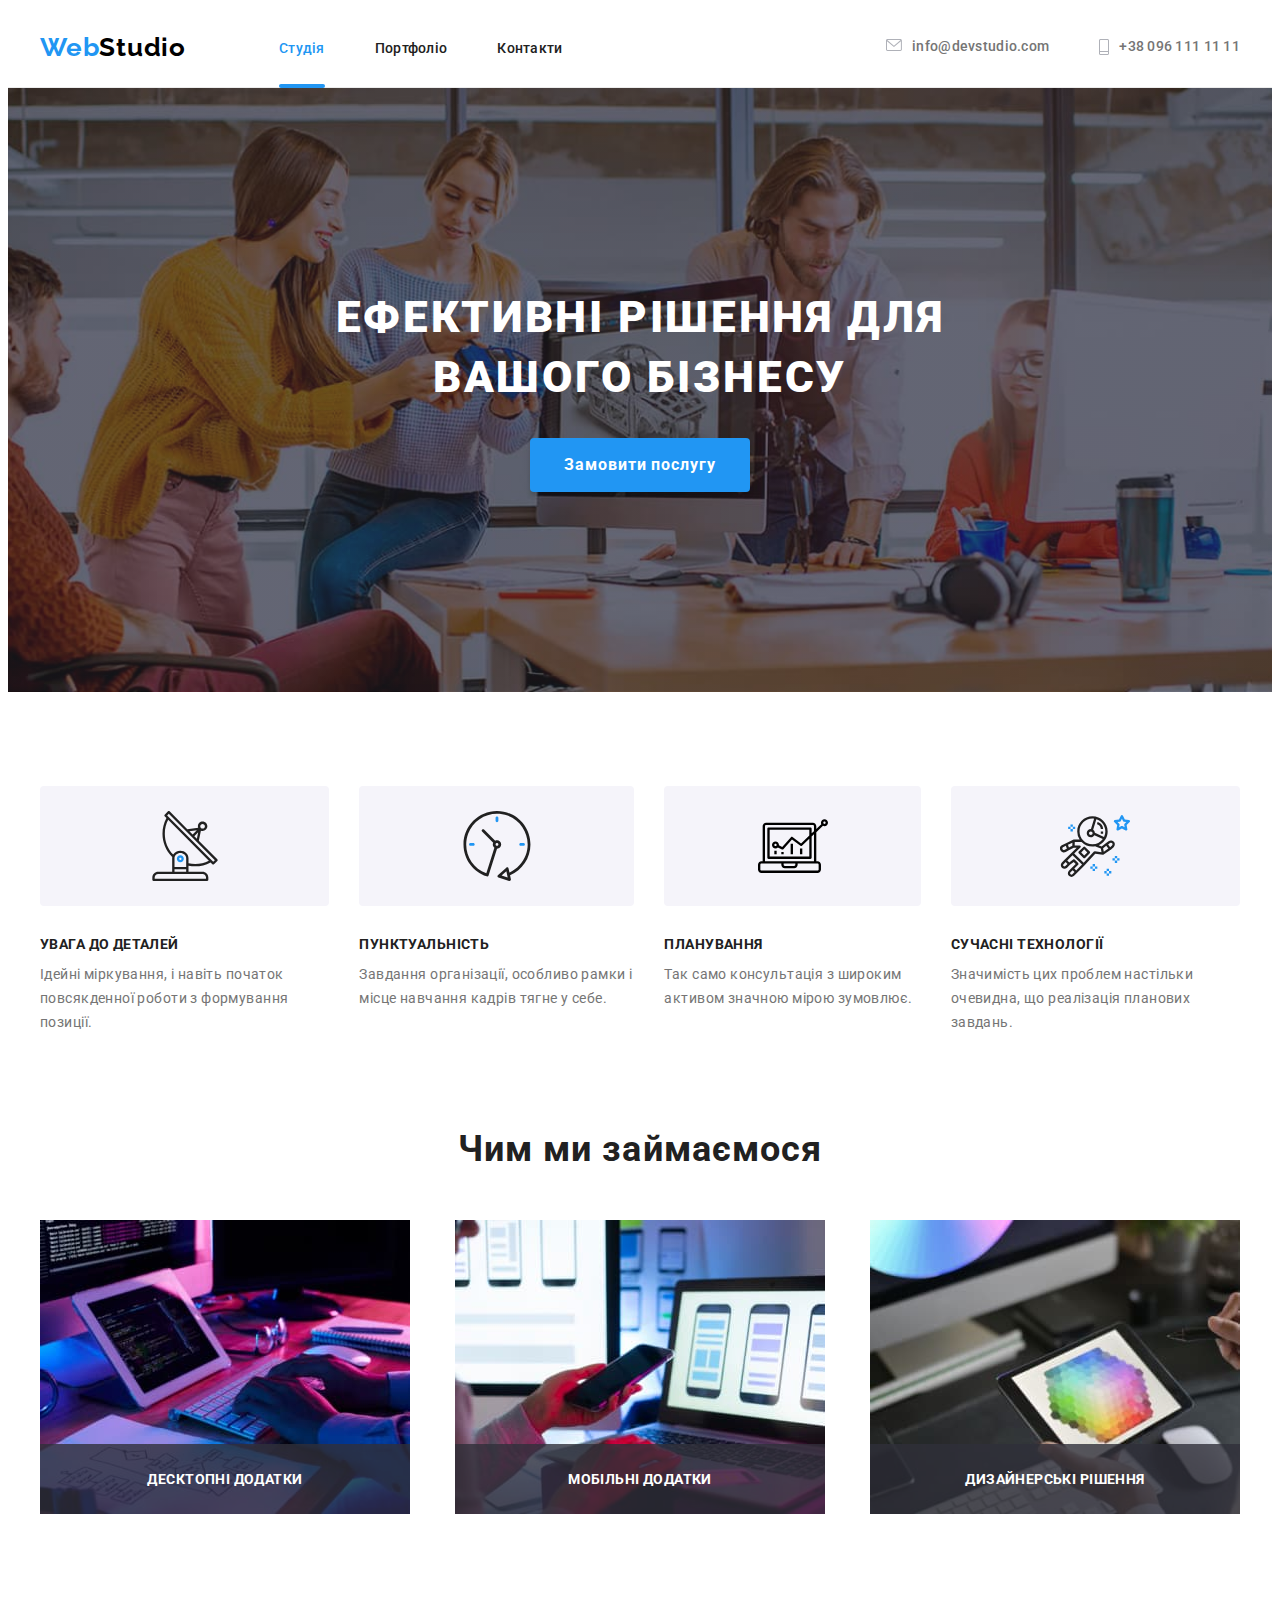
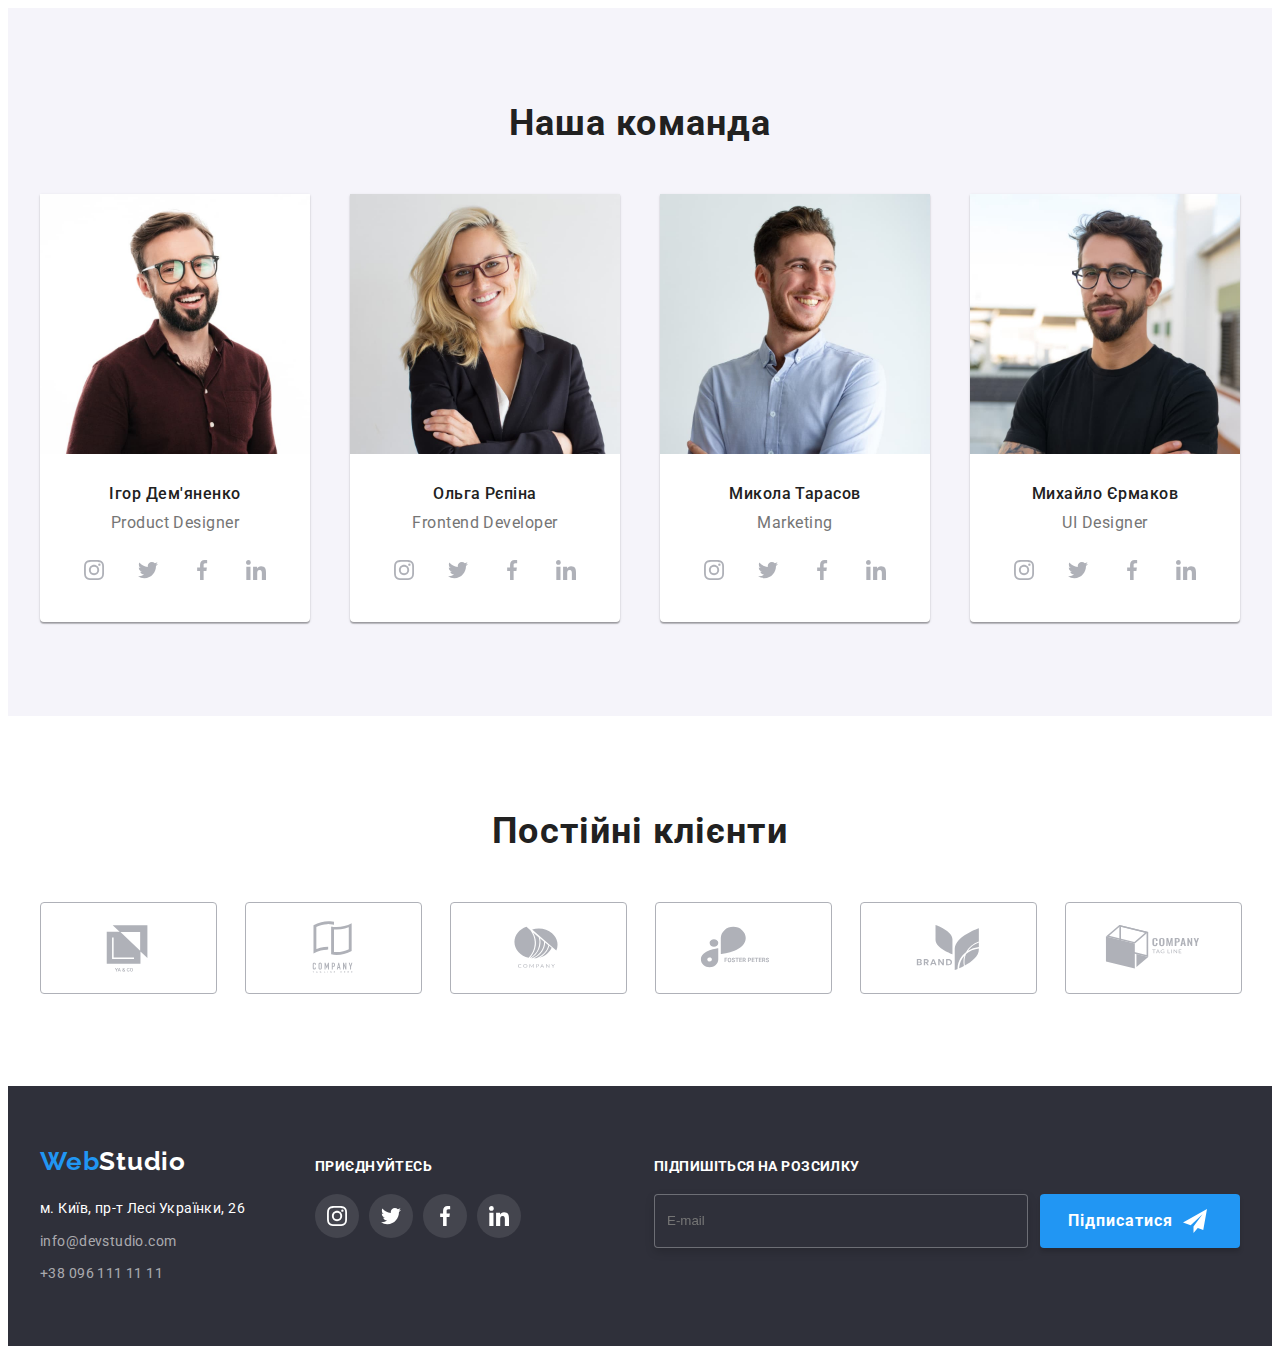
==== index.html @ 4e7d4491 "create hw-08" ====
<!DOCTYPE html>
<html lang="uk">
  <head>
    <meta charset="UTF-8" />
    <meta http-equiv="X-UA-Compatible" content="IE=edge" />
    <meta name="viewport" content="width=device-width, initial-scale=1.0" />
    <title>goit-markup-hw-02</title>
    <link rel="preconnect" href="https://fonts.googleapis.com" />
    <link rel="preconnect" href="https://fonts.gstatic.com" crossorigin />
    <link
      href="https://fonts.googleapis.com/css2?family=Roboto:wght@400;500;700;900&display=swap"
      rel="stylesheet"
    />
    <link rel="preconnect" href="https://fonts.googleapis.com" />
    <link rel="preconnect" href="https://fonts.gstatic.com" crossorigin />
    <link
      href="https://fonts.googleapis.com/css2?family=Raleway:wght@700&display=swap"
      rel="stylesheet"
    />
    <link
      rel="stylesheet"
      href="https://cdnjs.cloudflare.com/ajax/libs/modern-normalize/1.1.0/modern-normalize.min.css"
      integrity="sha512-wpPYUAdjBVSE4KJnH1VR1HeZfpl1ub8YT/NKx4PuQ5NmX2tKuGu6U/JRp5y+Y8XG2tV+wKQpNHVUX03MfMFn9Q=="
      crossorigin="anonymous"
      referrerpolicy="no-referrer"
    />
    <!-- <link rel="stylesheet" href="./css/styles.css" /> -->
    <link rel="stylesheet" href="./css/main.min.css" />
  </head>
  <body class="site-body">
    <header class="header">
      <div class="container">
        <a class="logo logo__header link" href="#"
          ><span class="logo__header-span">Web</span>Studio</a
        >
        <nav class="navigation">
          <ul class="navigation__list list">
            <li class="navigation__item item">
              <a class="navigation__link link current" href="./index.html"
                >Студія</a
              >
            </li>
            <li class="navigation__item item">
              <a class="navigation__link link" href="./portfolio.html"
                >Портфоліо</a
              >
            </li>
            <li class="navigation__item item">
              <a class="navigation__link link" href="">Контакти</a>
            </li>
          </ul>
        </nav>
        <ul class="contacts list link">
          <li class="item">
            <a class="contacts__mail link" href="mailto:info@devstudio.com">
              <svg class="contacts__mail-icon" width="16" height="12">
                <use href="./images/icons.svg#icon-envelope-hover"></use></svg
              >info@devstudio.com</a
            >
          </li>
          <li class="item">
            <a class="contacts__tel link" href="tel:+380961111111">
              <svg class="contacts__tel-icon" width="10" height="16">
                <use href="./images/icons.svg#icon-phone-hover"></use>
              </svg>
              +38 096 111 11 11</a
            >
          </li>
        </ul>
      </div>
    </header>
    <main class="main">
      <section class="hero">
        <div class="container">
          <h1 class="hero__title">
            Ефективні рішення для <br />вашого бізнесу
          </h1>
          <button class="button hero__button" type="button" data-modal-open>
            Замовити послугу
          </button>
        </div>
      </section>
      <section class="cardlist benefits">
        <div class="container">
          <h2 class="cardlist__title visually-hidden">Наші переваги</h2>
          <ul class="cardlist__list list link">
            <li class="cardlist__item">
              <div class="cardlist__list-icon">
                <svg class="cardlist__icon" width="70" height="70">
                  <use href="./images/icons.svg#icon-antenna1"></use>
                </svg>
              </div>
              <h3 class="cardlist__item-title">Увага до деталей</h3>
              <p class="cardlist__item-description">
                Ідейні міркування, і навіть початок повсякденної роботи з
                формування позиції.
              </p>
            </li>
            <li class="cardlist__item">
              <div class="cardlist__list-icon">
                <svg class="cardlist__icon" width="70" height="70">
                  <use href="./images/icons.svg#icon-clock1"></use>
                </svg>
              </div>
              <h3 class="cardlist__item-title">Пунктуальність</h3>
              <p class="cardlist__item-description">
                Завдання організації, особливо рамки і місце навчання кадрів
                тягне у себе.
              </p>
            </li>
            <li class="cardlist__item">
              <div class="cardlist__list-icon">
                <svg class="cardlist__icon" width="70" height="70">
                  <use href="./images/icons.svg#icon-diagram1"></use>
                </svg>
              </div>
              <h3 class="cardlist__item-title">Планування</h3>
              <p class="cardlist__item-description">
                Так само консультація з широким активом значною мірою зумовлює.
              </p>
            </li>
            <li class="cardlist__item">
              <div class="cardlist__list-icon">
                <svg class="cardlist__icon" width="70" height="70">
                  <use href="./images/icons.svg#icon-astronaut1"></use>
                </svg>
              </div>
              <h3 class="cardlist__item-title">Сучасні технології</h3>
              <p class="cardlist__item-description">
                Значимість цих проблем настільки очевидна, що реалізація
                планових завдань.
              </p>
            </li>
          </ul>
        </div>
      </section>
      <section class="whatwedo section">
        <div class="container">
          <h2 class="whatwedo-title">Чим ми займаємося</h2>
          <ul class="whatwedo-list link list">
            <div class="whatedo-item-wrapper">
              <li class="whatwedo-item">
                <img
                  src="./images/what-we-do-1.jpeg"
                  alt="Людина працює за комп'ютером"
                  width="370"
                />
                <div class="whatedo-description-wrapper">
                  <h3 class="whatwedo-item-title">Десктопні додатки</h3>
                </div>
              </li>
            </div>

            <div class="whatedo-item-wrapper">
              <li class="whatwedo-item">
                <img
                  src="./images/what-we-do-2.jpeg"
                  alt="Людина працює за комп'ютером з телефоном"
                  width="370"
                />
                <div class="whatedo-description-wrapper">
                  <h3 class="whatwedo-item-title">Мобільні додатки</h3>
                </div>
              </li>
            </div>

            <div class="whatedo-item-wrapper">
              <li class="whatwedo-item">
                <img
                  src="./images/what-we-do-3.jpeg"
                  alt="Людина працює за комп'ютером з планшетом"
                  width="370"
                />
                <div class="whatedo-description-wrapper">
                  <h3 class="whatwedo-item-title">Дизайнерські рішення</h3>
                </div>
              </li>
            </div>
          </ul>
        </div>
      </section>
      <section class="team section">
        <div class="container">
          <h2 class="team-title">Наша команда</h2>
          <ul class="team-list link list">
            <li class="team-item">
              <img
                src="./images/our-team-1.jpeg"
                alt="Чоловік в окулярах з бородою"
                width="270"
              />
              <div class="team-item-container">
                <h3 class="team-item-title">Ігор Дем'яненко</h3>
                <p class="team-item-description">Product Designer</p>
                <ul class="team-soc-list list">
                  <li class="team-soc-item">
                    <a
                      href=""
                      class="team-soc-link link"
                      target="_blank"
                      rel="noopener noreferrer nofollow"
                    >
                      <svg class="team-soc-icon" width="20" height="20">
                        <use href="./images/icons.svg#icon-instagram-2"></use>
                      </svg>
                    </a>
                  </li>
                  <li class="team-soc-item">
                    <a
                      href=""
                      class="team-soc-link link"
                      target="_blank"
                      rel="noopener noreferrer nofollow"
                    >
                      <svg class="team-soc-icon" width="20" height="20">
                        <use href="./images/icons.svg#icon-twitter-1"></use>
                      </svg>
                    </a>
                  </li>
                  <li class="team-soc-item">
                    <a
                      href=""
                      class="team-soc-link link"
                      target="_blank"
                      rel="noopener noreferrer nofollow"
                    >
                      <svg class="team-soc-icon" width="20" height="20">
                        <use href="./images/icons.svg#icon-facebook-1"></use>
                      </svg>
                    </a>
                  </li>
                  <li class="team-soc-item">
                    <a
                      href=""
                      class="team-soc-link link"
                      target="_blank"
                      rel="noopener noreferrer nofollow"
                    >
                      <svg class="team-soc-icon" width="20" height="20">
                        <use href="./images/icons.svg#icon-linkedin-1"></use>
                      </svg>
                    </a>
                  </li>
                </ul>
              </div>
            </li>
            <li class="team-item">
              <img
                src="./images/our-team-2.jpeg"
                alt="Дівчина в окулярах"
                width="270"
              />
              <div class="team-item-container">
                <h3 class="team-item-title">Ольга Рєпіна</h3>
                <p class="team-item-description">Frontend Developer</p>
                <ul class="team-soc-list list">
                  <li class="team-soc-item">
                    <a
                      href=""
                      class="team-soc-link link"
                      target="_blank"
                      rel="noopener noreferrer nofollow"
                    >
                      <svg class="team-soc-icon" width="20" height="20">
                        <use href="./images/icons.svg#icon-instagram-2"></use>
                      </svg>
                    </a>
                  </li>
                  <li class="team-soc-item">
                    <a
                      href=""
                      class="team-soc-link link"
                      target="_blank"
                      rel="noopener noreferrer nofollow"
                    >
                      <svg class="team-soc-icon" width="20" height="20">
                        <use href="./images/icons.svg#icon-twitter-1"></use>
                      </svg>
                    </a>
                  </li>
                  <li class="team-soc-item">
                    <a
                      href=""
                      class="team-soc-link link"
                      target="_blank"
                      rel="noopener noreferrer nofollow"
                    >
                      <svg class="team-soc-icon" width="20" height="20">
                        <use href="./images/icons.svg#icon-facebook-1"></use>
                      </svg>
                    </a>
                  </li>
                  <li class="team-soc-item">
                    <a
                      href=""
                      class="team-soc-link link"
                      target="_blank"
                      rel="noopener noreferrer nofollow"
                    >
                      <svg class="team-soc-icon" width="20" height="20">
                        <use href="./images/icons.svg#icon-linkedin-1"></use>
                      </svg>
                    </a>
                  </li>
                </ul>
              </div>
            </li>
            <li class="team-item">
              <img
                src="./images/our-team-3.jpeg"
                alt="Чоловік з посмішкою"
                width="270"
              />
              <div class="team-item-container">
                <h3 class="team-item-title">Микола Тарасов</h3>
                <p class="team-item-description">Marketing</p>
                <ul class="team-soc-list list">
                  <li class="team-soc-item">
                    <a
                      href=""
                      class="team-soc-link link"
                      target="_blank"
                      rel="noopener noreferrer nofollow"
                    >
                      <svg class="team-soc-icon" width="20" height="20">
                        <use href="./images/icons.svg#icon-instagram-2"></use>
                      </svg>
                    </a>
                  </li>
                  <li class="team-soc-item">
                    <a
                      href=""
                      class="team-soc-link link"
                      target="_blank"
                      rel="noopener noreferrer nofollow"
                    >
                      <svg class="team-soc-icon" width="20" height="20">
                        <use href="./images/icons.svg#icon-twitter-1"></use>
                      </svg>
                    </a>
                  </li>
                  <li class="team-soc-item">
                    <a
                      href=""
                      class="team-soc-link link"
                      target="_blank"
                      rel="noopener noreferrer nofollow"
                    >
                      <svg class="team-soc-icon" width="20" height="20">
                        <use href="./images/icons.svg#icon-facebook-1"></use>
                      </svg>
                    </a>
                  </li>
                  <li class="team-soc-item">
                    <a
                      href=""
                      class="team-soc-link link"
                      target="_blank"
                      rel="noopener noreferrer nofollow"
                    >
                      <svg class="team-soc-icon" width="20" height="20">
                        <use href="./images/icons.svg#icon-linkedin-1"></use>
                      </svg>
                    </a>
                  </li>
                </ul>
              </div>
            </li>
            <li class="team-item">
              <img
                src="./images/our-team-4.jpeg"
                alt="Чоловік в окулярах з бородою"
                width="270"
              />
              <div class="team-item-container">
                <h3 class="team-item-title">Михайло Єрмаков</h3>
                <p class="team-item-description">UI Designer</p>
                <ul class="team-soc-list list">
                  <li class="team-soc-item">
                    <a
                      href=""
                      class="team-soc-link link"
                      target="_blank"
                      rel="noopener noreferrer nofollow"
                    >
                      <svg class="team-soc-icon" width="20" height="20">
                        <use href="./images/icons.svg#icon-instagram-2"></use>
                      </svg>
                    </a>
                  </li>
                  <li class="team-soc-item">
                    <a
                      href=""
                      class="team-soc-link link"
                      target="_blank"
                      rel="noopener noreferrer nofollow"
                    >
                      <svg class="team-soc-icon" width="20" height="20">
                        <use href="./images/icons.svg#icon-twitter-1"></use>
                      </svg>
                    </a>
                  </li>
                  <li class="team-soc-item">
                    <a
                      href=""
                      class="team-soc-link link"
                      target="_blank"
                      rel="noopener noreferrer nofollow"
                    >
                      <svg class="team-soc-icon" width="20" height="20">
                        <use href="./images/icons.svg#icon-facebook-1"></use>
                      </svg>
                    </a>
                  </li>
                  <li class="team-soc-item">
                    <a
                      href=""
                      class="team-soc-link link"
                      target="_blank"
                      rel="noopener noreferrer nofollow"
                    >
                      <svg class="team-soc-icon" width="20" height="20">
                        <use href="./images/icons.svg#icon-linkedin-1"></use>
                      </svg>
                    </a>
                  </li>
                </ul>
              </div>
            </li>
          </ul>
        </div>
      </section>
      <section class="clients section">
        <h2 class="clients-title">Постійні клієнти</h2>
        <div class="container">
          <ul class="clients-list">
            <li class="clients-list-item list">
              <a
                href=""
                class="clients-list-link link"
                target="_blank"
                rel="noopener noreferrer nofollow"
              >
                <svg class="clients-list-icon" width="106" height="60">
                  <use href="./images/icons.svg#icon-clients1"></use>
                </svg>
              </a>
            </li>
            <li class="clients-list-item list">
              <a
                href=""
                class="clients-list-link link"
                target="_blank"
                rel="noopener noreferrer nofollow"
              >
                <svg class="clients-list-icon" width="106" height="60">
                  <use href="./images/icons.svg#icon-clients2"></use>
                </svg>
              </a>
            </li>
            <li class="clients-list-item list">
              <a
                href=""
                class="clients-list-link link"
                target="_blank"
                rel="noopener noreferrer nofollow"
              >
                <svg class="clients-list-icon" width="106" height="60">
                  <use href="./images/icons.svg#icon-clients3"></use>
                </svg>
              </a>
            </li>
            <li class="clients-list-item list">
              <a
                href=""
                class="clients-list-link link"
                target="_blank"
                rel="noopener noreferrer nofollow"
              >
                <svg class="clients-list-icon" width="106" height="60">
                  <use href="./images/icons.svg#icon-clients4"></use>
                </svg>
              </a>
            </li>
            <li class="clients-list-item list">
              <a
                href=""
                class="clients-list-link link"
                target="_blank"
                rel="noopener noreferrer nofollow"
              >
                <svg class="clients-list-icon" width="106" height="60">
                  <use href="./images/icons.svg#icon-clients5"></use>
                </svg>
              </a>
            </li>
            <li class="clients-list-item list">
              <a
                href=""
                class="clients-list-link link"
                target="_blank"
                rel="noopener noreferrer nofollow"
              >
                <svg class="clients-list-icon" width="106" height="60">
                  <use href="./images/icons.svg#icon-clients6"></use>
                </svg>
              </a>
            </li>
          </ul>
        </div>
      </section>
    </main>
    <footer class="footer">
      <div class="container">
        <div class="footer-container-adress">
          <a class="footer-logo link" href="#"
            ><span class="footer-logo-span">Web</span>Studio</a
          >
          <address class="footer-contacts">
            <ul class="footer-list list link">
              <li class="item">
                <a
                  class="footer-adress list link"
                  href="https://goo.gl/maps/CPtrU1FHBa2aNyZL9"
                  target="_blank"
                  rel="noopener noreferrer nofollow"
                  >м. Київ, пр-т Лесі Українки, 26</a
                >
              </li>
              <li class="item">
                <a
                  class="footer-mail list link"
                  href="mailto:info@devstudio.com"
                  >info@devstudio.com</a
                >
              </li>
              <li class="item">
                <a class="footer-tel list link" href="tel:+380961111111"
                  >+38 096 111 11 11</a
                >
              </li>
            </ul>
          </address>
        </div>
        <div class="footer-container-soc">
          <p class="footer-soc-description">ПРИЄДНУЙТЕСЬ</p>
          <ul class="footer-soc-list list">
            <li class="footer-soc-item">
              <a
                href=""
                class="footer-soc-link link"
                target="_blank"
                rel="noopener noreferrer nofollow"
              >
                <svg class="footer-soc-icon" width="20" height="20">
                  <use href="./images/icons.svg#icon-instagram-2"></use>
                </svg>
              </a>
            </li>
            <li class="footer-soc-item link">
              <a
                href=""
                class="footer-soc-link link"
                target="_blank"
                rel="noopener noreferrer nofollow"
              >
                <svg class="footer-soc-icon" width="20" height="20">
                  <use href="./images/icons.svg#icon-twitter-1"></use>
                </svg>
              </a>
            </li>
            <li class="footer-soc-item link">
              <a
                href=""
                class="footer-soc-link link"
                target="_blank"
                rel="noopener noreferrer nofollow"
              >
                <svg class="footer-soc-icon" width="20" height="20">
                  <use href="./images/icons.svg#icon-facebook-1"></use>
                </svg>
              </a>
            </li>
            <li class="footer-soc-item link">
              <a
                href=""
                class="footer-soc-link link"
                target="_blank"
                rel="noopener noreferrer nofollow"
              >
                <svg class="footer-soc-icon" width="20" height="20">
                  <use href="./images/icons.svg#icon-linkedin-1"></use>
                </svg>
              </a>
            </li>
          </ul>
        </div>

        <form class="online-form">
          <p class="onine-form-description">Підпишіться на розсилку</p>
          <div class="online-form-wrap">
            <input
              type="email"
              placeholder="E-mail"
              class="online-form-input"
              name="online-name"
            />
            <button type="submit" class="online-form-btn">
              Підписатися
              <svg class="online-btn-icon" width="24" height="24">
                <use href="./images/icons.svg#icon-footer-send"></use>
              </svg>
            </button>
          </div>
        </form>

        <!-- <div class="footer-join">
          <p class="footer-join-title">Підпишіться на розсилку</p>
          <input
            type="email"
            name="footer-join-mail"
            class="footer-join-input"
            placeholder="vova@ukr.net"
            required
            id="footer-join-mail"
          />
        </div> -->
      </div>
    </footer>
    <div class="backdrop is-hidden" data-modal>
      <div class="modal">
        <button type="button" class="modal-close" data-modal-close>
          <svg class="modal-close-icon" width="18" height="18">
            <use href="./images/icons.svg#icon-modal-close"></use>
          </svg>
        </button>
        <p class="modal-title">Залиште свої дані, ми вам передзвонимо</p>
        <form class="modal-form">
          <label for="user-name" class="input-label">Ім'я</label>
          <div class="input-wrap">
            <input
              type="text"
              name="user-name"
              class="modal-input"
              placeholder="Володимир Олександрович"
              required
              id="user-name"
            />
            <svg class="modal-input-icon" width="18" height="18">
              <use href="./images/icons.svg#icon-modal-name"></use>
            </svg>
          </div>

          <label for="user-tel" class="input-label">Телефон</label>
          <div class="input-wrap">
            <input
              type="tel"
              name="user-tel"
              class="modal-input"
              placeholder="+380 50 111 11 11"
              required
              id="user-tel"
            />
            <svg class="modal-input-icon" width="18" height="18">
              <use href="./images/icons.svg#icon-modal-tel"></use>
            </svg>
          </div>

          <label for="user-email" class="input-label">Пошта</label>
          <div class="input-wrap">
            <input
              type="email"
              name="user-email"
              class="modal-input"
              placeholder="vova@ukr.net"
              required
              id="user-email"
            />
            <svg class="modal-input-icon" width="18" height="18">
              <use href="./images/icons.svg#icon-modal-mail"></use>
            </svg>
          </div>

          <label for="user-email" class="input-label">Коментар</label>
          <div class="input-wrap">
            <textarea
              name="user-comment"
              id="user-text"
              class="modal-text"
              placeholder="Введіть текст"
            ></textarea>
          </div>

          <div class="input-wrap-check">
            <input
              type="checkbox"
              name="privacy"
              id="privacy"
              class="input-check visually-hidden"
            />
            <label for="privacy" class="check-text">
              <span>
                <svg class="check-icon" width="16" height="15">
                  <use href="./images/icons.svg#icon-modal-check-2"></use>
                </svg>
              </span>
              Погоджуюся з розсилкою та приймаю &nbsp
              <a class="policy" href=""> Умови договору</a></label
            >
          </div>

          <button type="submit" class="modal-submit">Відправити</button>
        </form>
      </div>
    </div>
    <script src="./js/modal.js"></script>
  </body>
</html>
---- css/styles.css ----
/* ---------------COLORS----------------*/
/* 

header-text-primary #212121
header-text-secondary #757575
header-text-accent #2196F3

hero-text-primary #ffffff

body-text-primary #212121
body-text-secondary #757575

footer-text-primary #ffffff
footer-text-secondary rgba(255, 255, 255, 0.6);
footer-text-accent #2196F3

button-background-primary #2196f3
button-background-secondary #F5F4FA
button-text-primary #ffffff
button-text-secondary #212121

background-primary #ffffff
background-secondary #2F303A
background-tertiary #F5F4FA

*/

/* ---------------HEADER(MAIN+PORTFOLIO)---------------*/

/* ---------------SECTION HERO----------------*/

/* ---------------SECTION BENEFITS----------------*/

/* ---------------SECTION WHATWEDO----------------*/

/* ---------------SECTION TEAM----------------*/

/* ---------------CLIENTS----------------*/

/* ---------------FOOTER----------------*/

/* ---------------MODAL----------------*/

/* ---------------PORTFOLIO MENU----------------*/

/* ---------------PORTFOLIO PRODUCTS----------------*/
---- css/main.min.css ----
.visually-hidden{position:absolute;white-space:nowrap;width:1px;height:1px;overflow:hidden;border:0;padding:0;clip:rect(0 0 0 0);-webkit-clip-path:inset(50%);clip-path:inset(50%);margin:-1px}p,h1,h2,h3,h4,h5,h6{margin:0}ul,ol{margin:0;padding-left:0}button{cursor:pointer}address{font-style:normal}img{display:block}body{font-family:roboto,sans-serif;background:var(--background-primary)}.list{list-style:none}.link{text-decoration:none}.section{padding-top:94px;padding-bottom:94px}:root{--background-primary: #ffffff;--background-secondary: #2f303a;--background-tertiary: #f5f4fa;--header-text-primary: #212121;--header-text-secondary: #757575;--header-text-accent: #2196f3;--hero-text-primary: #ffffff;--body-text-primary: #212121;--body-text-secondary: #757575;--footer-text-primary: #ffffff;--footer-text-secondary: rgba(255, 255, 255, 0.6);--footer-text-accent: #2196f3;--button-background-primary: #2196f3;--button-background-secondary: #f5f4fa;--button-text-primary: #ffffff;--button-text-secondary: #212121;--icon-primary: #afb1b8;--icon-hover: #ffffff;--icon-background-primary: #ffffff;--icon-background-secondary: #2196f3;--modal-border: #2196f3;--modal-icon-primary: #212121;--modal-icon-secondary: #2196f3}.container{width:1200px;padding-left:15px;padding-right:15px;margin:0 auto}.backdrop{width:100%;height:100%;position:fixed;top:0;background-color:rgba(0,0,0,.2);transition:opacity 300ms linear,visibility 300ms linear}.modal{width:528px;min-height:581px;padding:40px;background:#fff;box-shadow:0px 1px 3px rgba(0,0,0,.12),0px 1px 1px rgba(0,0,0,.14),0px 2px 1px rgba(0,0,0,.2);border-radius:4px;position:absolute;top:50%;left:50%;transform:translate(-50%, -50%) scaleY(1);transition:transform 300ms linear}.backdrop.is-hidden .modal{transform:translate(-50%, -50%) scaleY(0)}.modal-close{width:30px;height:30px;background-color:rgba(0,0,0,0);border:1px solid rgba(0,0,0,.1);border-radius:50%;position:absolute;right:8px;top:8px;display:flex;align-items:center;justify-content:center;cursor:pointer}.modal-close-icon{transition:fill 250ms cubic-bezier(0.4, 0, 0.2, 1)}.modal-close-icon:hover,.modal-close-icon:focus{fill:#2196f3}.backdrop.is-hidden{opacity:0;visibility:hidden;pointer-events:none}.modal-title{margin-bottom:12px;font-family:"Roboto";font-style:normal;font-weight:700;font-size:20px;line-height:23px;text-align:center;letter-spacing:.03em;color:#212121}.modal-input{width:100%;height:40px;border:1px solid rgba(33,33,33,.2);border-radius:4px;padding-left:42px;font-family:"Roboto";font-style:normal;font-weight:400;font-size:14px;line-height:14px;letter-spacing:.01em;color:#2f303a;outline:rgba(0,0,0,0)}.modal-input:focus{border-color:var(--modal-border);transition:border-color 250ms cubic-bezier(0.4, 0, 0.2, 1)}.modal-input::-moz-placeholder{font-family:"Roboto";font-style:normal;font-weight:400;font-size:12px;line-height:14px;letter-spacing:.01em;color:rgba(117,117,117,.5)}.modal-input:-ms-input-placeholder{font-family:"Roboto";font-style:normal;font-weight:400;font-size:12px;line-height:14px;letter-spacing:.01em;color:rgba(117,117,117,.5)}.modal-input::placeholder{font-family:"Roboto";font-style:normal;font-weight:400;font-size:12px;line-height:14px;letter-spacing:.01em;color:rgba(117,117,117,.5)}.modal-text{width:100%;height:120px;border:1px solid rgba(33,33,33,.2);border-radius:4px;resize:none;padding-top:12px;padding-bottom:12px;padding-left:16px;padding-right:16px;font-family:"Roboto";font-style:normal;font-weight:400;font-size:14px;line-height:14px;letter-spacing:.01em;color:#2f303a;outline:rgba(0,0,0,0)}.modal-text:focus{border-color:var(--modal-border);transition:border-color 250ms cubic-bezier(0.4, 0, 0.2, 1)}.modal-text::-moz-placeholder{font-family:"Roboto";font-style:normal;font-weight:400;font-size:12px;line-height:14px;letter-spacing:.01em;color:rgba(117,117,117,.5)}.modal-text:-ms-input-placeholder{font-family:"Roboto";font-style:normal;font-weight:400;font-size:12px;line-height:14px;letter-spacing:.01em;color:rgba(117,117,117,.5)}.modal-text::placeholder{font-family:"Roboto";font-style:normal;font-weight:400;font-size:12px;line-height:14px;letter-spacing:.01em;color:rgba(117,117,117,.5)}.input-wrap{display:flex;align-items:center;position:relative;margin-bottom:10px;margin-top:4px}.input-wrap-check{display:flex;justify-content:center;align-items:center;position:relative;margin-bottom:10px;margin-top:4px;margin-left:0;margin-right:0}.modal-input-icon{position:absolute;left:15px;top:50%;transform:translateY(-50%);fill:var(--modal-icon-primary);transition:fill 250ms cubic-bezier(0.4, 0, 0.2, 1)}.modal-input:focus+.modal-input-icon{fill:var(--modal-icon-secondary)}.input-label{font-family:"Roboto";font-style:normal;font-weight:400;font-size:12px;line-height:14px;letter-spacing:.01em;color:#757575}.input-label span{display:block;margin-bottom:4px}.modal-submit{min-width:200px;display:flex;align-items:center;text-align:center;font-family:"Roboto";font-style:normal;font-weight:700;font-size:16px;line-height:30px;letter-spacing:.06em;color:#fff;background:#2196f3;box-shadow:0px 4px 4px rgba(0,0,0,.15);border-radius:4px;border-color:rgba(0,0,0,0);cursor:pointer;margin:0 auto;border-radius:4px;padding:10px 52px}.check-text{display:flex;align-items:center;font-family:"Roboto";font-weight:400;font-size:14px;line-height:24px;letter-spacing:.03em;color:#757575}.check-text span{width:16px;height:15px;border:2px solid #212121;border-radius:3px;margin-right:8px;display:flex;align-items:center;justify-content:center;fill:rgba(0,0,0,0)}.input-check:checked+.check-text span{background-color:#2196f3;border-color:rgba(0,0,0,0);fill:#fff}.input-check:focus+.check-text span{border-color:#2196f3}.check-text .policy{color:#2196f3}.header{padding-top:24px;padding-bottom:24px;border-bottom:1px solid #ececec}.header .container{display:flex;flex-direction:row;align-items:center}.container .navigation__list{display:flex;flex-direction:row}.navigation__list .item{margin-right:50px}.navigation__list .item:last-child{margin-right:0}.navigation__link{font-weight:500;font-size:14px;line-height:1.14;letter-spacing:.02em;color:var(--header-text-primary);padding-top:32px;padding-bottom:32px;transition:color 250ms cubic-bezier(0.4, 0, 0.2, 1);position:relative}.navigation__link:hover,.navigation__link:focus{color:var(--header-text-accent)}.navigation__link::after{content:"";display:block;width:100%;height:4px;background-color:#2196f3;border-radius:2px;position:absolute;left:0;bottom:0;opacity:0}.navigation__link.current{color:var(--header-text-accent)}.navigation__link.current::after{opacity:1}.logo__header{margin-right:93px;font-family:"Raleway";font-weight:700;font-size:26px;line-height:1.19;letter-spacing:.03em;color:#000}.logo__header-span{color:var(--header-text-accent)}.contacts{margin-left:auto;display:flex;flex-direction:row;justify-content:flex-end;align-items:center}.contacts .item+.item{margin-left:50px}.contacts__mail{display:flex;font-weight:500;font-size:14px;line-height:1.14;letter-spacing:.02em;color:var(--header-text-secondary);transition:color 250ms cubic-bezier(0.4, 0, 0.2, 1),fill 250ms cubic-bezier(0.4, 0, 0.2, 1)}.contacts__mail:hover,.contacts__mail:focus{color:var(--header-text-accent)}.contacts__mail-icon{margin-right:10px;fill:var(--icon-primary);transition:color 250ms cubic-bezier(0.4, 0, 0.2, 1),fill 250ms cubic-bezier(0.4, 0, 0.2, 1)}.header-mail:hover .contacts__mail-icon{fill:var(--icon-background-secondary)}.contacts__tel{display:flex;align-items:center;justify-content:center;font-weight:500;font-size:14px;line-height:1.14;letter-spacing:.02em;color:var(--header-text-secondary);transition:color 250ms cubic-bezier(0.4, 0, 0.2, 1),fill 250ms cubic-bezier(0.4, 0, 0.2, 1)}.contacts__tel:hover,.contacts__tel:focus{color:var(--header-text-accent)}.contacts__tel-icon{margin-right:10px;fill:var(--icon-primary);transition:color 250ms cubic-bezier(0.4, 0, 0.2, 1),fill 250ms cubic-bezier(0.4, 0, 0.2, 1)}.header-tel:hover .contacts__tel-icon{fill:var(--icon-background-secondary)}.hero{background:var(--background-secondary);background-image:linear-gradient(rgba(47, 48, 58, 0.4), rgba(47, 48, 58, 0.4)),url(../images/hero-bg.jpeg);background-repeat:no-repeat;background-position:center;background-size:cover;max-width:1600px;margin-left:auto;margin-right:auto;padding-top:200px;padding-bottom:200px;text-align:center}.hero__title{text-align:center;font-weight:900;font-size:44px;line-height:1.36;letter-spacing:.06em;text-transform:uppercase;color:var(--hero-text-primary);margin-bottom:30px}.hero__button{min-width:216px;font-family:inherit;font-weight:700;font-size:16px;line-height:1.875;letter-spacing:.06em;color:var(--hero-text-primary);background:var(--button-background-primary);box-shadow:0px 4px 4px rgba(0,0,0,.15);border-radius:4px;border-color:rgba(0,0,0,0);cursor:pointer;display:inline-block;margin:0 auto;padding:10px 32px}.benefits{padding-top:94px}.benefits .cardlist__list{display:flex;justify-content:space-between}.cardlist__item{margin-left:30px}.cardlist__item:first-child{margin-left:0}.cardlist__item-title{font-weight:700;font-size:14px;line-height:1.1428571429;letter-spacing:.03em;text-transform:uppercase;color:var(--body-text-primary);margin-bottom:10px}.cardlist__item-description{font-weight:400;font-size:14px;line-height:1.7142857143;letter-spacing:.03em;color:var(--body-text-secondary)}.cardlist__list-icon{display:flex;margin-left:auto;margin-right:auto;align-items:center;justify-content:center;height:120px;margin-bottom:30px;background-color:#f5f4fa;border-radius:4px}.whatwedo-title{font-weight:700;font-size:36px;text-align:center;line-height:1.1666666667;letter-spacing:.03em;color:var(--body-text-primary)}.whatwedo .whatwedo-list{display:flex;justify-content:space-between;margin-top:50px}.whatwedo-item{position:relative}.whatedo-description-wrapper{position:absolute;display:flex;justify-content:center;align-items:center;width:100%;height:70px;left:0;bottom:0;background:rgba(47,48,58,.8)}.whatwedo-item-title{font-family:"Roboto";font-style:normal;font-weight:700;font-size:14px;line-height:16px;text-align:center;letter-spacing:.03em;text-transform:uppercase;color:#fff}.team{background:var(--background-tertiary)}.team-title{font-weight:700;font-size:36px;text-align:center;line-height:1.1666666667;letter-spacing:.03em;color:var(--body-text-primary);margin-bottom:50px}.container .team-list{display:flex;justify-content:space-between}.team-item{background:#fff;box-shadow:0px 1px 3px rgba(0,0,0,.12),0px 1px 1px rgba(0,0,0,.14),0px 2px 1px rgba(0,0,0,.2);border-radius:0px 0px 4px 4px}.team-item-title{font-weight:500;font-size:16px;line-height:1.1875;letter-spacing:.03em;text-align:center;color:var(--body-text-primary)}.team-item-container{padding-top:30px;padding-bottom:30px}.team-item-description{margin-top:10px;margin-bottom:16px;font-weight:400;font-size:16px;text-align:center;line-height:1.1875;letter-spacing:.03em;color:var(--body-text-secondary)}.team-soc-list{display:flex;justify-content:center;margin-left:32px;margin-right:32px;gap:10px}.team-soc-item{width:44px;height:44px}.team-soc-link{width:100%;height:100%;background:var(--icon-background-primary);border-radius:50%;display:flex;justify-content:center;align-items:center;transition:background-color 250ms cubic-bezier(0.4, 0, 0.2, 1),fill 250ms cubic-bezier(0.4, 0, 0.2, 1)}.team-soc-link:hover,.team-soc-link:focus{background-color:var(--icon-background-secondary)}.team-soc-icon{fill:var(--icon-primary);transition:background-color 250ms cubic-bezier(0.4, 0, 0.2, 1),fill 250ms cubic-bezier(0.4, 0, 0.2, 1)}.team-soc-link:hover .team-soc-icon{fill:#fff}.team-soc-link:focus .team-soc-icon{fill:#fff}.clients-title{font-weight:700;font-size:36px;text-align:center;line-height:1.1666666667;letter-spacing:.03em;color:var(--body-text-primary);margin-bottom:50px}.clients-list{display:flex;gap:30px}.clients-list-item{width:calc((100% - 150px)/6);height:90px}.clients-list-link{width:100%;height:100%;border:1px solid #afb1b8;border-radius:4px;display:flex;justify-content:center;align-items:center;transition:border-color 250ms cubic-bezier(0.4, 0, 0.2, 1)}.clients-list-link:hover,.clients-list-link:focus{border-color:var(--icon-background-secondary)}.clients-list-icon{fill:var(--icon-primary);transition:fill 250ms cubic-bezier(0.4, 0, 0.2, 1)}.clients-list-link:hover .clients-list-icon,.clients-list-link:focus .clients-list-icon{fill:var(--icon-background-secondary)}.footer{background:var(--background-secondary);padding-top:60px;padding-bottom:60px}.footer .container{display:flex}.footer-logo{font-family:"Raleway";font-style:normal;font-weight:700;font-size:26px;line-height:1.1923076923;letter-spacing:.03em;color:var(--footer-text-primary)}.footer-logo-span{font-family:"Raleway";font-style:normal;font-weight:700;font-size:26px;line-height:1.1923076923;letter-spacing:.03em;color:var(--footer-text-accent)}.footer-list{display:inline-block;padding-top:20px}.footer-list .item{margin-bottom:9px}.footer-list .item:last-child{margin-bottom:0}.footer-adress{margin-top:20px;font-style:normal;font-weight:400;font-size:14px;line-height:1.71;letter-spacing:.03em;color:var(--footer-text-primary);transition:color 250ms cubic-bezier(0.4, 0, 0.2, 1)}.footer-adress:hover,.footer-adress:focus{color:var(--footer-text-accent)}.footer-mail{font-style:normal;font-weight:400;font-size:14px;line-height:1.71;letter-spacing:.03em;color:var(--footer-text-secondary);transition:color 250ms cubic-bezier(0.4, 0, 0.2, 1)}.footer-mail:hover,.footer-mail:focus{color:var(--footer-text-accent)}.footer-tel{font-style:normal;font-weight:400;font-size:14px;line-height:1.71;letter-spacing:.03em;color:var(--footer-text-secondary);transition:color 250ms cubic-bezier(0.4, 0, 0.2, 1)}.footer-tel:hover,.footer-tel:focus{color:var(--footer-text-accent)}.footer-container-soc{margin-top:12px;margin-left:70px}.footer-soc-description{margin-bottom:20px;font-family:"Roboto";font-style:normal;font-weight:700;font-size:14px;line-height:16px;letter-spacing:.03em;text-transform:uppercase;color:#fff}.footer-soc-list{display:flex;align-items:center;justify-content:center;gap:10px}.footer-soc-link{width:44px;height:44px;display:flex;align-items:center;justify-content:center;background:rgba(255,255,255,.1);border-radius:50%;transition:background 250ms cubic-bezier(0.4, 0, 0.2, 1),fill 250ms cubic-bezier(0.4, 0, 0.2, 1)}.footer-soc-link:hover{background:var(--icon-background-secondary)}.footer-soc-link:focus{background:var(--icon-background-secondary)}.footer-soc-icon{fill:var(--icon-hover);transition:fill 250ms cubic-bezier(0.4, 0, 0.2, 1)}.online-form{margin-top:12px;margin-left:auto}.online-form-wrap{display:flex}.online-form-input{width:358px;height:50px;background-color:#2f303a;border:1px solid rgba(255,255,255,.3);filter:drop-shadow(0px 4px 4px rgba(0, 0, 0, 0.15));border-radius:4px}.online-form-input{padding-left:12px;color:#fff}.onine-form-description{margin-bottom:20px;font-family:"Roboto";font-style:normal;font-weight:700;font-size:14px;line-height:16px;letter-spacing:.03em;text-transform:uppercase;color:#fff}.online-form-btn{display:flex;align-items:center;text-align:center;min-width:200px;min-height:50px;margin:0 auto;margin-left:12px;padding-top:10px;padding-bottom:10px;padding-left:28px;padding-right:28px;background:#2196f3;box-shadow:0px 4px 4px rgba(0,0,0,.15);border-radius:4px;border:none;font-family:inherit;font-weight:700;font-size:16px;line-height:1.875;letter-spacing:.06em;color:var(--hero-text-primary)}.online-btn-icon{margin-left:10px;fill:#fff}.container .menu-list{display:flex;justify-content:center}.menu-list{margin-bottom:50px}.btn-menu-item{padding-top:6px;padding-bottom:6px;padding-left:22px;padding-right:22px;font-family:"Roboto";font-weight:500;font-size:16px;line-height:1.625;text-align:center;letter-spacing:.03em;color:var(--body-text-primary);background:var(--button-background-secondary);border-radius:4px;border-color:rgba(0,0,0,0);transition:color 250ms cubic-bezier(0.4, 0, 0.2, 1),background 250ms cubic-bezier(0.4, 0, 0.2, 1),box-shadow 250ms cubic-bezier(0.4, 0, 0.2, 1);cursor:pointer}.btn-menu-item:hover,.btn-menu-item:focus,.btn-menu-item:active{color:var(--button-text-primary);background:var(--button-background-primary);box-shadow:0px 3px 1px rgba(0,0,0,.1),0px 1px 2px rgba(0,0,0,.08),0px 2px 2px rgba(0,0,0,.12)}.menu-list .item{margin-right:9px}.menu-list .item:last-child{margin-right:0}img{display:block;max-width:100%;height:auto}.products{padding-top:94px;padding-bottom:94px}.container .products-list{display:flex;flex-wrap:wrap;gap:30px}.products-item{position:relative;width:370px;transition:box-shadow 250ms cubic-bezier(0.4, 0, 0.2, 1),transform 250ms cubic-bezier(0.4, 0, 0.2, 1)}.products-item:hover{box-shadow:0px 1px 1px rgba(0,0,0,.12),0px 4px 4px rgba(0,0,0,.06),1px 4px 6px rgba(0,0,0,.16)}.products-item .img{display:block;max-width:100%;height:auto}.products-item-title{font-weight:700;font-size:18px;line-height:2;letter-spacing:.06em;color:var(--body-text-primary);margin-bottom:4px}.products-item-description{font-weight:400;font-size:16px;line-height:1.875;letter-spacing:.03em;color:var(--body-text-secondary)}.products-top-wrap{position:relative;overflow:hidden}.products-top-text{position:absolute;top:0;padding-top:64px;padding-bottom:64px;padding-left:24px;padding-right:24px;font-family:"Roboto";font-style:normal;font-weight:400;font-size:18px;line-height:28px;letter-spacing:.03em;color:#fff;background:rgba(33,150,243,.9);transform:translateY(100%);transition:transform 250ms cubic-bezier(0.4, 0, 0.2, 1);overflow:auto}.products-item:hover .products-top-text{transform:translateY(0)}.products-list-container{padding-top:20px;padding-bottom:20px;padding-left:24px;padding-right:24px;background:#fff;border-left:1px solid #eee;border-right:1px solid #eee;border-bottom:1px solid #eee}/*# sourceMappingURL=main.min.css.map */
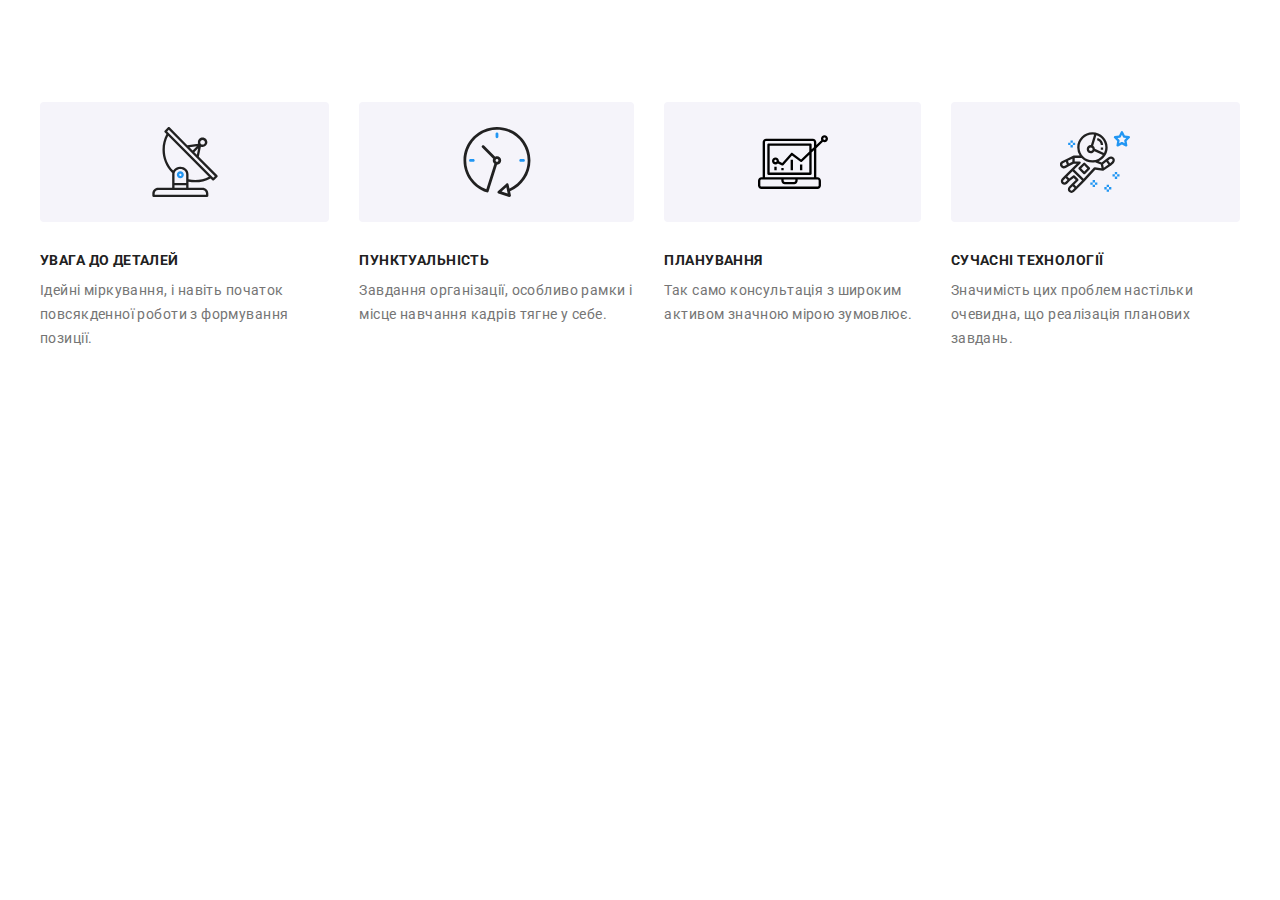
==== commit 0e7bb787: "save 1" ====
--- a/index.html
+++ b/index.html
@@ -28,7 +28,7 @@
     <link rel="stylesheet" href="./css/main.min.css" />
   </head>
   <body class="site-body">
-    <header class="header">
+    <!-- <header class="header">
       <div class="container">
         <a class="logo logo__header link" href="#"
           ><span class="logo__header-span">Web</span>Studio</a
@@ -68,9 +68,9 @@
           </li>
         </ul>
       </div>
-    </header>
+    </header> -->
     <main class="main">
-      <section class="hero">
+      <!-- <section class="hero">
         <div class="container">
           <h1 class="hero__title">
             Ефективні рішення для <br />вашого бізнесу
@@ -79,7 +79,7 @@
             Замовити послугу
           </button>
         </div>
-      </section>
+      </section> -->
       <section class="cardlist benefits">
         <div class="container">
           <h2 class="cardlist__title visually-hidden">Наші переваги</h2>
@@ -134,7 +134,7 @@
           </ul>
         </div>
       </section>
-      <section class="whatwedo section">
+      <!-- <section class="whatwedo section">
         <div class="container">
           <h2 class="whatwedo-title">Чим ми займаємося</h2>
           <ul class="whatwedo-list link list">
@@ -178,8 +178,8 @@
             </div>
           </ul>
         </div>
-      </section>
-      <section class="team section">
+      </section> -->
+      <!-- <section class="team section">
         <div class="container">
           <h2 class="team-title">Наша команда</h2>
           <ul class="team-list link list">
@@ -429,8 +429,8 @@
             </li>
           </ul>
         </div>
-      </section>
-      <section class="clients section">
+      </section> -->
+      <!-- <section class="clients section">
         <h2 class="clients-title">Постійні клієнти</h2>
         <div class="container">
           <ul class="clients-list">
@@ -508,9 +508,9 @@
             </li>
           </ul>
         </div>
-      </section>
+      </section> -->
     </main>
-    <footer class="footer">
+    <!-- <footer class="footer">
       <div class="container">
         <div class="footer-container-adress">
           <a class="footer-logo link" href="#"
@@ -624,10 +624,10 @@
             required
             id="footer-join-mail"
           />
-        </div> -->
+        </div> 
       </div>
-    </footer>
-    <div class="backdrop is-hidden" data-modal>
+    </footer> -->
+    <!-- <div class="backdrop is-hidden" data-modal>
       <div class="modal">
         <button type="button" class="modal-close" data-modal-close>
           <svg class="modal-close-icon" width="18" height="18">
@@ -712,7 +712,7 @@
           <button type="submit" class="modal-submit">Відправити</button>
         </form>
       </div>
-    </div>
+    </div> -->
     <script src="./js/modal.js"></script>
   </body>
 </html>
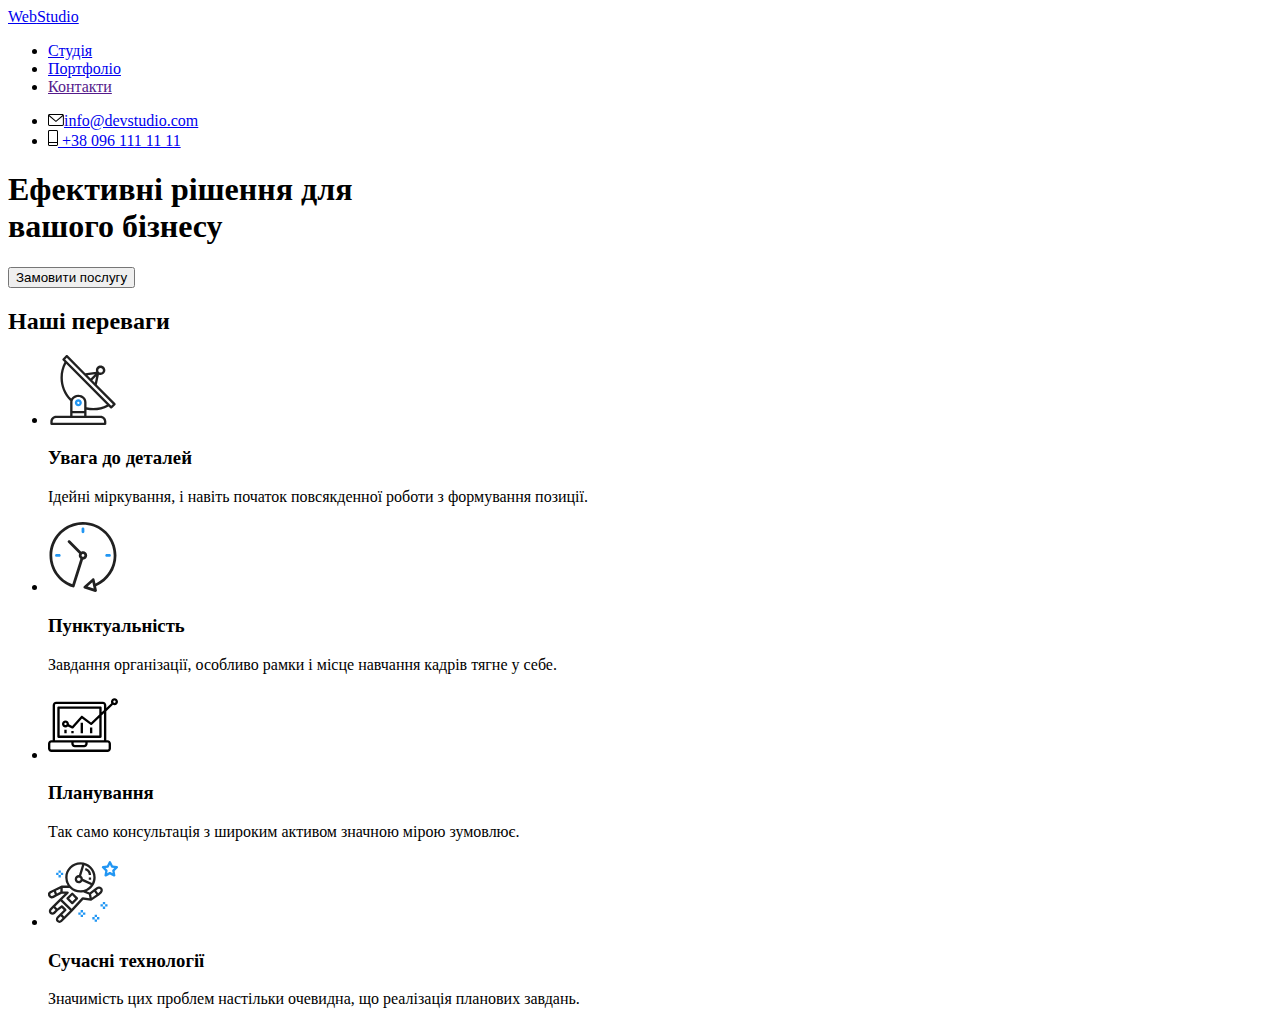
==== commit 9052cb5d: "save 2" ====
--- a/index.html
+++ b/index.html
@@ -25,10 +25,10 @@
       referrerpolicy="no-referrer"
     />
     <!-- <link rel="stylesheet" href="./css/styles.css" /> -->
-    <link rel="stylesheet" href="./css/main.min.css" />
+    <link rel="stylesheet" href="./sass/main.scss" />
   </head>
   <body class="site-body">
-    <!-- <header class="header">
+    <header class="header">
       <div class="container">
         <a class="logo logo__header link" href="#"
           ><span class="logo__header-span">Web</span>Studio</a
@@ -68,9 +68,9 @@
           </li>
         </ul>
       </div>
-    </header> -->
+    </header>
     <main class="main">
-      <!-- <section class="hero">
+      <section class="hero">
         <div class="container">
           <h1 class="hero__title">
             Ефективні рішення для <br />вашого бізнесу
@@ -79,7 +79,7 @@
             Замовити послугу
           </button>
         </div>
-      </section> -->
+      </section>
       <section class="cardlist benefits">
         <div class="container">
           <h2 class="cardlist__title visually-hidden">Наші переваги</h2>
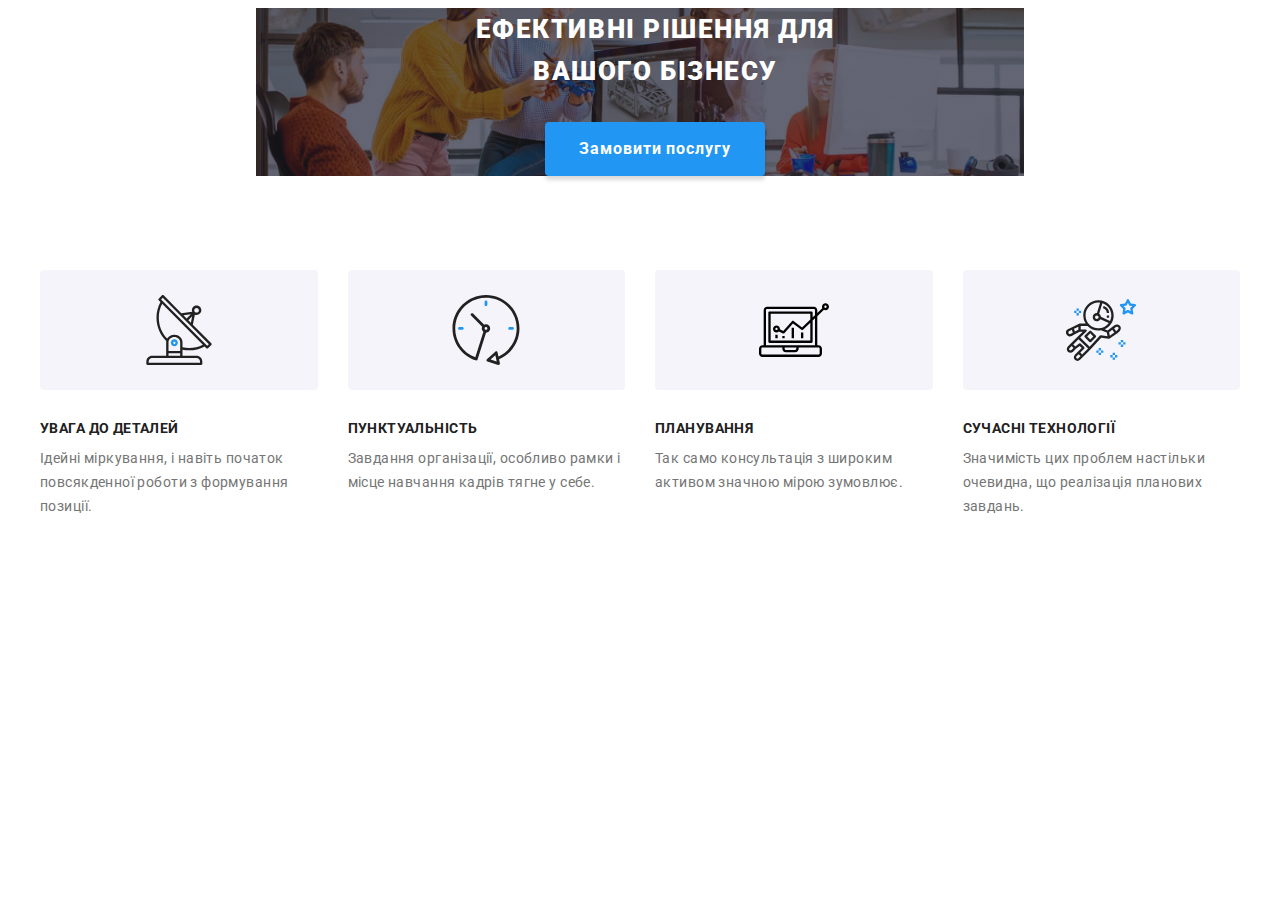
==== commit 970f01eb: "save 3" ====
--- a/index.html
+++ b/index.html
@@ -25,10 +25,10 @@
       referrerpolicy="no-referrer"
     />
     <!-- <link rel="stylesheet" href="./css/styles.css" /> -->
-    <link rel="stylesheet" href="./sass/main.scss" />
+    <link rel="stylesheet" href="./css/main.min.css" />
   </head>
   <body class="site-body">
-    <header class="header">
+    <!-- <header class="header">
       <div class="container">
         <a class="logo logo__header link" href="#"
           ><span class="logo__header-span">Web</span>Studio</a
@@ -68,7 +68,7 @@
           </li>
         </ul>
       </div>
-    </header>
+    </header> -->
     <main class="main">
       <section class="hero">
         <div class="container">
--- a/css/main.min.css
+++ b/css/main.min.css
@@ -0,0 +1 @@
+.visually-hidden{position:absolute;white-space:nowrap;width:1px;height:1px;overflow:hidden;border:0;padding:0;clip:rect(0 0 0 0);-webkit-clip-path:inset(50%);clip-path:inset(50%);margin:-1px}p,h1,h2,h3,h4,h5,h6{margin:0}ul,ol{margin:0;padding-left:0}button{cursor:pointer}address{font-style:normal}img{display:block}body{font-family:roboto,sans-serif;background:var(--background-primary)}.list{list-style:none}.link{text-decoration:none}.section{padding-top:60px;padding-bottom:60px}@media screen and (min-width: 1200px){.section{padding-top:94px;padding-bottom:94px}}:root{--background-primary: #ffffff;--background-secondary: #2f303a;--background-tertiary: #f5f4fa;--header-text-primary: #212121;--header-text-secondary: #757575;--header-text-accent: #2196f3;--hero-text-primary: #ffffff;--body-text-primary: #212121;--body-text-secondary: #757575;--footer-text-primary: #ffffff;--footer-text-secondary: rgba(255, 255, 255, 0.6);--footer-text-accent: #2196f3;--button-background-primary: #2196f3;--button-background-secondary: #f5f4fa;--button-text-primary: #ffffff;--button-text-secondary: #212121;--icon-primary: #afb1b8;--icon-hover: #ffffff;--icon-background-primary: #ffffff;--icon-background-secondary: #2196f3;--modal-border: #2196f3;--modal-icon-primary: #212121;--modal-icon-secondary: #2196f3}.container{width:100%;padding-left:15px;padding-right:15px;margin:0 auto}@media screen and (min-width: 480px){.container{max-width:480px}}@media screen and (min-width: 768px){.container{max-width:768px}}@media screen and (min-width: 1200px){.container{max-width:1200px}}.backdrop{width:100%;height:100%;position:fixed;top:0;background-color:rgba(0,0,0,.2);transition:opacity 300ms linear,visibility 300ms linear}.modal{width:528px;min-height:581px;padding:40px;background:#fff;box-shadow:0px 1px 3px rgba(0,0,0,.12),0px 1px 1px rgba(0,0,0,.14),0px 2px 1px rgba(0,0,0,.2);border-radius:4px;position:absolute;top:50%;left:50%;transform:translate(-50%, -50%) scaleY(1);transition:transform 300ms linear}.backdrop.is-hidden .modal{transform:translate(-50%, -50%) scaleY(0)}.modal-close{width:30px;height:30px;background-color:rgba(0,0,0,0);border:1px solid rgba(0,0,0,.1);border-radius:50%;position:absolute;right:8px;top:8px;display:flex;align-items:center;justify-content:center;cursor:pointer}.modal-close-icon{transition:fill 250ms cubic-bezier(0.4, 0, 0.2, 1)}.modal-close-icon:hover,.modal-close-icon:focus{fill:#2196f3}.backdrop.is-hidden{opacity:0;visibility:hidden;pointer-events:none}.modal-title{margin-bottom:12px;font-family:"Roboto";font-style:normal;font-weight:700;font-size:20px;line-height:23px;text-align:center;letter-spacing:.03em;color:#212121}.modal-input{width:100%;height:40px;border:1px solid rgba(33,33,33,.2);border-radius:4px;padding-left:42px;font-family:"Roboto";font-style:normal;font-weight:400;font-size:14px;line-height:14px;letter-spacing:.01em;color:#2f303a;outline:rgba(0,0,0,0)}.modal-input:focus{border-color:var(--modal-border);transition:border-color 250ms cubic-bezier(0.4, 0, 0.2, 1)}.modal-input::-moz-placeholder{font-family:"Roboto";font-style:normal;font-weight:400;font-size:12px;line-height:14px;letter-spacing:.01em;color:rgba(117,117,117,.5)}.modal-input:-ms-input-placeholder{font-family:"Roboto";font-style:normal;font-weight:400;font-size:12px;line-height:14px;letter-spacing:.01em;color:rgba(117,117,117,.5)}.modal-input::placeholder{font-family:"Roboto";font-style:normal;font-weight:400;font-size:12px;line-height:14px;letter-spacing:.01em;color:rgba(117,117,117,.5)}.modal-text{width:100%;height:120px;border:1px solid rgba(33,33,33,.2);border-radius:4px;resize:none;padding-top:12px;padding-bottom:12px;padding-left:16px;padding-right:16px;font-family:"Roboto";font-style:normal;font-weight:400;font-size:14px;line-height:14px;letter-spacing:.01em;color:#2f303a;outline:rgba(0,0,0,0)}.modal-text:focus{border-color:var(--modal-border);transition:border-color 250ms cubic-bezier(0.4, 0, 0.2, 1)}.modal-text::-moz-placeholder{font-family:"Roboto";font-style:normal;font-weight:400;font-size:12px;line-height:14px;letter-spacing:.01em;color:rgba(117,117,117,.5)}.modal-text:-ms-input-placeholder{font-family:"Roboto";font-style:normal;font-weight:400;font-size:12px;line-height:14px;letter-spacing:.01em;color:rgba(117,117,117,.5)}.modal-text::placeholder{font-family:"Roboto";font-style:normal;font-weight:400;font-size:12px;line-height:14px;letter-spacing:.01em;color:rgba(117,117,117,.5)}.input-wrap{display:flex;align-items:center;position:relative;margin-bottom:10px;margin-top:4px}.input-wrap-check{display:flex;justify-content:center;align-items:center;position:relative;margin-bottom:10px;margin-top:4px;margin-left:0;margin-right:0}.modal-input-icon{position:absolute;left:15px;top:50%;transform:translateY(-50%);fill:var(--modal-icon-primary);transition:fill 250ms cubic-bezier(0.4, 0, 0.2, 1)}.modal-input:focus+.modal-input-icon{fill:var(--modal-icon-secondary)}.input-label{font-family:"Roboto";font-style:normal;font-weight:400;font-size:12px;line-height:14px;letter-spacing:.01em;color:#757575}.input-label span{display:block;margin-bottom:4px}.modal-submit{min-width:200px;display:flex;align-items:center;text-align:center;font-family:"Roboto";font-style:normal;font-weight:700;font-size:16px;line-height:30px;letter-spacing:.06em;color:#fff;background:#2196f3;box-shadow:0px 4px 4px rgba(0,0,0,.15);border-radius:4px;border-color:rgba(0,0,0,0);cursor:pointer;margin:0 auto;border-radius:4px;padding:10px 52px}.check-text{display:flex;align-items:center;font-family:"Roboto";font-weight:400;font-size:14px;line-height:24px;letter-spacing:.03em;color:#757575}.check-text span{width:16px;height:15px;border:2px solid #212121;border-radius:3px;margin-right:8px;display:flex;align-items:center;justify-content:center;fill:rgba(0,0,0,0)}.input-check:checked+.check-text span{background-color:#2196f3;border-color:rgba(0,0,0,0);fill:#fff}.input-check:focus+.check-text span{border-color:#2196f3}.check-text .policy{color:#2196f3}.header{padding-top:24px;padding-bottom:24px;border-bottom:1px solid #ececec}.header .container{display:flex;flex-direction:row;align-items:center}.container .navigation__list{display:flex;flex-direction:row}.navigation__list .item{margin-right:50px}.navigation__list .item:last-child{margin-right:0}.navigation__link{font-weight:500;font-size:14px;line-height:1.14;letter-spacing:.02em;color:var(--header-text-primary);padding-top:32px;padding-bottom:32px;transition:color 250ms cubic-bezier(0.4, 0, 0.2, 1);position:relative}.navigation__link:hover,.navigation__link:focus{color:var(--header-text-accent)}.navigation__link::after{content:"";display:block;width:100%;height:4px;background-color:#2196f3;border-radius:2px;position:absolute;left:0;bottom:0;opacity:0}.navigation__link.current{color:var(--header-text-accent)}.navigation__link.current::after{opacity:1}.logo__header{margin-right:93px;font-family:"Raleway";font-weight:700;font-size:26px;line-height:1.19;letter-spacing:.03em;color:#000}.logo__header-span{color:var(--header-text-accent)}.contacts{margin-left:auto;display:flex;flex-direction:row;justify-content:flex-end;align-items:center}.contacts .item+.item{margin-left:50px}.contacts__mail{display:flex;font-weight:500;font-size:14px;line-height:1.14;letter-spacing:.02em;color:var(--header-text-secondary);transition:color 250ms cubic-bezier(0.4, 0, 0.2, 1),fill 250ms cubic-bezier(0.4, 0, 0.2, 1)}.contacts__mail:hover,.contacts__mail:focus{color:var(--header-text-accent)}.contacts__mail-icon{margin-right:10px;fill:var(--icon-primary);transition:color 250ms cubic-bezier(0.4, 0, 0.2, 1),fill 250ms cubic-bezier(0.4, 0, 0.2, 1)}.header-mail:hover .contacts__mail-icon{fill:var(--icon-background-secondary)}.contacts__tel{display:flex;align-items:center;justify-content:center;font-weight:500;font-size:14px;line-height:1.14;letter-spacing:.02em;color:var(--header-text-secondary);transition:color 250ms cubic-bezier(0.4, 0, 0.2, 1),fill 250ms cubic-bezier(0.4, 0, 0.2, 1)}.contacts__tel:hover,.contacts__tel:focus{color:var(--header-text-accent)}.contacts__tel-icon{margin-right:10px;fill:var(--icon-primary);transition:color 250ms cubic-bezier(0.4, 0, 0.2, 1),fill 250ms cubic-bezier(0.4, 0, 0.2, 1)}.header-tel:hover .contacts__tel-icon{fill:var(--icon-background-secondary)}.hero{background:var(--background-secondary);background-image:linear-gradient(rgba(47, 48, 58, 0.4), rgba(47, 48, 58, 0.4)),url(../images/hero-bg.jpeg);background-repeat:no-repeat;background-position:center;background-size:cover;max-width:480px;margin-left:auto;margin-right:auto;text-align:center}@media screen and (min-width: 768px){.hero{max-width:768px}}.hero__title{text-align:center;font-weight:900;font-size:26px;line-height:1.62;letter-spacing:.06em;text-transform:uppercase;color:var(--hero-text-primary);margin-bottom:30px}.hero__button{min-width:216px;font-family:inherit;font-weight:700;font-size:16px;line-height:1.875;letter-spacing:.06em;color:var(--hero-text-primary);background:var(--button-background-primary);box-shadow:0px 4px 4px rgba(0,0,0,.15);border-radius:4px;border-color:rgba(0,0,0,0);cursor:pointer;display:inline-block;margin:0 auto;padding:10px 32px}.benefits{padding-top:94px}.benefits .cardlist__list{display:flex;flex-wrap:wrap;gap:30px}.cardlist__item{width:100%}@media screen and (min-width: 768px){.cardlist__item{width:calc((100% - 30px)/2)}}@media screen and (min-width: 1200px){.cardlist__item{width:calc((100% - 90px)/4)}}.cardlist__item-title{font-weight:700;font-size:14px;line-height:1.1428571429;letter-spacing:.03em;text-transform:uppercase;color:var(--body-text-primary);margin-bottom:10px}.cardlist__item-description{font-weight:400;font-size:14px;line-height:1.7142857143;letter-spacing:.03em;color:var(--body-text-secondary)}.cardlist__list-icon{display:flex;margin-left:auto;margin-right:auto;align-items:center;justify-content:center;height:120px;margin-bottom:30px;background-color:#f5f4fa;border-radius:4px}.whatwedo-title{font-weight:700;font-size:36px;text-align:center;line-height:1.1666666667;letter-spacing:.03em;color:var(--body-text-primary)}.whatwedo .whatwedo-list{display:flex;justify-content:space-between;margin-top:50px}.whatwedo-item{position:relative}.whatedo-description-wrapper{position:absolute;display:flex;justify-content:center;align-items:center;width:100%;height:70px;left:0;bottom:0;background:rgba(47,48,58,.8)}.whatwedo-item-title{font-family:"Roboto";font-style:normal;font-weight:700;font-size:14px;line-height:16px;text-align:center;letter-spacing:.03em;text-transform:uppercase;color:#fff}.team{background:var(--background-tertiary)}.team-title{font-weight:700;font-size:36px;text-align:center;line-height:1.1666666667;letter-spacing:.03em;color:var(--body-text-primary);margin-bottom:50px}.container .team-list{display:flex;justify-content:space-between}.team-item{background:#fff;box-shadow:0px 1px 3px rgba(0,0,0,.12),0px 1px 1px rgba(0,0,0,.14),0px 2px 1px rgba(0,0,0,.2);border-radius:0px 0px 4px 4px}.team-item-title{font-weight:500;font-size:16px;line-height:1.1875;letter-spacing:.03em;text-align:center;color:var(--body-text-primary)}.team-item-container{padding-top:30px;padding-bottom:30px}.team-item-description{margin-top:10px;margin-bottom:16px;font-weight:400;font-size:16px;text-align:center;line-height:1.1875;letter-spacing:.03em;color:var(--body-text-secondary)}.team-soc-list{display:flex;justify-content:center;margin-left:32px;margin-right:32px;gap:10px}.team-soc-item{width:44px;height:44px}.team-soc-link{width:100%;height:100%;background:var(--icon-background-primary);border-radius:50%;display:flex;justify-content:center;align-items:center;transition:background-color 250ms cubic-bezier(0.4, 0, 0.2, 1),fill 250ms cubic-bezier(0.4, 0, 0.2, 1)}.team-soc-link:hover,.team-soc-link:focus{background-color:var(--icon-background-secondary)}.team-soc-icon{fill:var(--icon-primary);transition:background-color 250ms cubic-bezier(0.4, 0, 0.2, 1),fill 250ms cubic-bezier(0.4, 0, 0.2, 1)}.team-soc-link:hover .team-soc-icon{fill:#fff}.team-soc-link:focus .team-soc-icon{fill:#fff}.clients-title{font-weight:700;font-size:36px;text-align:center;line-height:1.1666666667;letter-spacing:.03em;color:var(--body-text-primary);margin-bottom:50px}.clients-list{display:flex;gap:30px}.clients-list-item{width:calc((100% - 150px)/6);height:90px}.clients-list-link{width:100%;height:100%;border:1px solid #afb1b8;border-radius:4px;display:flex;justify-content:center;align-items:center;transition:border-color 250ms cubic-bezier(0.4, 0, 0.2, 1)}.clients-list-link:hover,.clients-list-link:focus{border-color:var(--icon-background-secondary)}.clients-list-icon{fill:var(--icon-primary);transition:fill 250ms cubic-bezier(0.4, 0, 0.2, 1)}.clients-list-link:hover .clients-list-icon,.clients-list-link:focus .clients-list-icon{fill:var(--icon-background-secondary)}.footer{background:var(--background-secondary);padding-top:60px;padding-bottom:60px}.footer .container{display:flex}.footer-logo{font-family:"Raleway";font-style:normal;font-weight:700;font-size:26px;line-height:1.1923076923;letter-spacing:.03em;color:var(--footer-text-primary)}.footer-logo-span{font-family:"Raleway";font-style:normal;font-weight:700;font-size:26px;line-height:1.1923076923;letter-spacing:.03em;color:var(--footer-text-accent)}.footer-list{display:inline-block;padding-top:20px}.footer-list .item{margin-bottom:9px}.footer-list .item:last-child{margin-bottom:0}.footer-adress{margin-top:20px;font-style:normal;font-weight:400;font-size:14px;line-height:1.71;letter-spacing:.03em;color:var(--footer-text-primary);transition:color 250ms cubic-bezier(0.4, 0, 0.2, 1)}.footer-adress:hover,.footer-adress:focus{color:var(--footer-text-accent)}.footer-mail{font-style:normal;font-weight:400;font-size:14px;line-height:1.71;letter-spacing:.03em;color:var(--footer-text-secondary);transition:color 250ms cubic-bezier(0.4, 0, 0.2, 1)}.footer-mail:hover,.footer-mail:focus{color:var(--footer-text-accent)}.footer-tel{font-style:normal;font-weight:400;font-size:14px;line-height:1.71;letter-spacing:.03em;color:var(--footer-text-secondary);transition:color 250ms cubic-bezier(0.4, 0, 0.2, 1)}.footer-tel:hover,.footer-tel:focus{color:var(--footer-text-accent)}.footer-container-soc{margin-top:12px;margin-left:70px}.footer-soc-description{margin-bottom:20px;font-family:"Roboto";font-style:normal;font-weight:700;font-size:14px;line-height:16px;letter-spacing:.03em;text-transform:uppercase;color:#fff}.footer-soc-list{display:flex;align-items:center;justify-content:center;gap:10px}.footer-soc-link{width:44px;height:44px;display:flex;align-items:center;justify-content:center;background:rgba(255,255,255,.1);border-radius:50%;transition:background 250ms cubic-bezier(0.4, 0, 0.2, 1),fill 250ms cubic-bezier(0.4, 0, 0.2, 1)}.footer-soc-link:hover{background:var(--icon-background-secondary)}.footer-soc-link:focus{background:var(--icon-background-secondary)}.footer-soc-icon{fill:var(--icon-hover);transition:fill 250ms cubic-bezier(0.4, 0, 0.2, 1)}.online-form{margin-top:12px;margin-left:auto}.online-form-wrap{display:flex}.online-form-input{width:358px;height:50px;background-color:#2f303a;border:1px solid rgba(255,255,255,.3);filter:drop-shadow(0px 4px 4px rgba(0, 0, 0, 0.15));border-radius:4px}.online-form-input{padding-left:12px;color:#fff}.onine-form-description{margin-bottom:20px;font-family:"Roboto";font-style:normal;font-weight:700;font-size:14px;line-height:16px;letter-spacing:.03em;text-transform:uppercase;color:#fff}.online-form-btn{display:flex;align-items:center;text-align:center;min-width:200px;min-height:50px;margin:0 auto;margin-left:12px;padding-top:10px;padding-bottom:10px;padding-left:28px;padding-right:28px;background:#2196f3;box-shadow:0px 4px 4px rgba(0,0,0,.15);border-radius:4px;border:none;font-family:inherit;font-weight:700;font-size:16px;line-height:1.875;letter-spacing:.06em;color:var(--hero-text-primary)}.online-btn-icon{margin-left:10px;fill:#fff}.container .menu-list{display:flex;justify-content:center}.menu-list{margin-bottom:50px}.btn-menu-item{padding-top:6px;padding-bottom:6px;padding-left:22px;padding-right:22px;font-family:"Roboto";font-weight:500;font-size:16px;line-height:1.625;text-align:center;letter-spacing:.03em;color:var(--body-text-primary);background:var(--button-background-secondary);border-radius:4px;border-color:rgba(0,0,0,0);transition:color 250ms cubic-bezier(0.4, 0, 0.2, 1),background 250ms cubic-bezier(0.4, 0, 0.2, 1),box-shadow 250ms cubic-bezier(0.4, 0, 0.2, 1);cursor:pointer}.btn-menu-item:hover,.btn-menu-item:focus,.btn-menu-item:active{color:var(--button-text-primary);background:var(--button-background-primary);box-shadow:0px 3px 1px rgba(0,0,0,.1),0px 1px 2px rgba(0,0,0,.08),0px 2px 2px rgba(0,0,0,.12)}.menu-list .item{margin-right:9px}.menu-list .item:last-child{margin-right:0}img{display:block;max-width:100%;height:auto}.products{padding-top:94px;padding-bottom:94px}.container .products-list{display:flex;flex-wrap:wrap;gap:30px}.products-item{position:relative;width:370px;transition:box-shadow 250ms cubic-bezier(0.4, 0, 0.2, 1),transform 250ms cubic-bezier(0.4, 0, 0.2, 1)}.products-item:hover{box-shadow:0px 1px 1px rgba(0,0,0,.12),0px 4px 4px rgba(0,0,0,.06),1px 4px 6px rgba(0,0,0,.16)}.products-item .img{display:block;max-width:100%;height:auto}.products-item-title{font-weight:700;font-size:18px;line-height:2;letter-spacing:.06em;color:var(--body-text-primary);margin-bottom:4px}.products-item-description{font-weight:400;font-size:16px;line-height:1.875;letter-spacing:.03em;color:var(--body-text-secondary)}.products-top-wrap{position:relative;overflow:hidden}.products-top-text{position:absolute;top:0;padding-top:64px;padding-bottom:64px;padding-left:24px;padding-right:24px;font-family:"Roboto";font-style:normal;font-weight:400;font-size:18px;line-height:28px;letter-spacing:.03em;color:#fff;background:rgba(33,150,243,.9);transform:translateY(100%);transition:transform 250ms cubic-bezier(0.4, 0, 0.2, 1);overflow:auto}.products-item:hover .products-top-text{transform:translateY(0)}.products-list-container{padding-top:20px;padding-bottom:20px;padding-left:24px;padding-right:24px;background:#fff;border-left:1px solid #eee;border-right:1px solid #eee;border-bottom:1px solid #eee}/*# sourceMappingURL=main.min.css.map */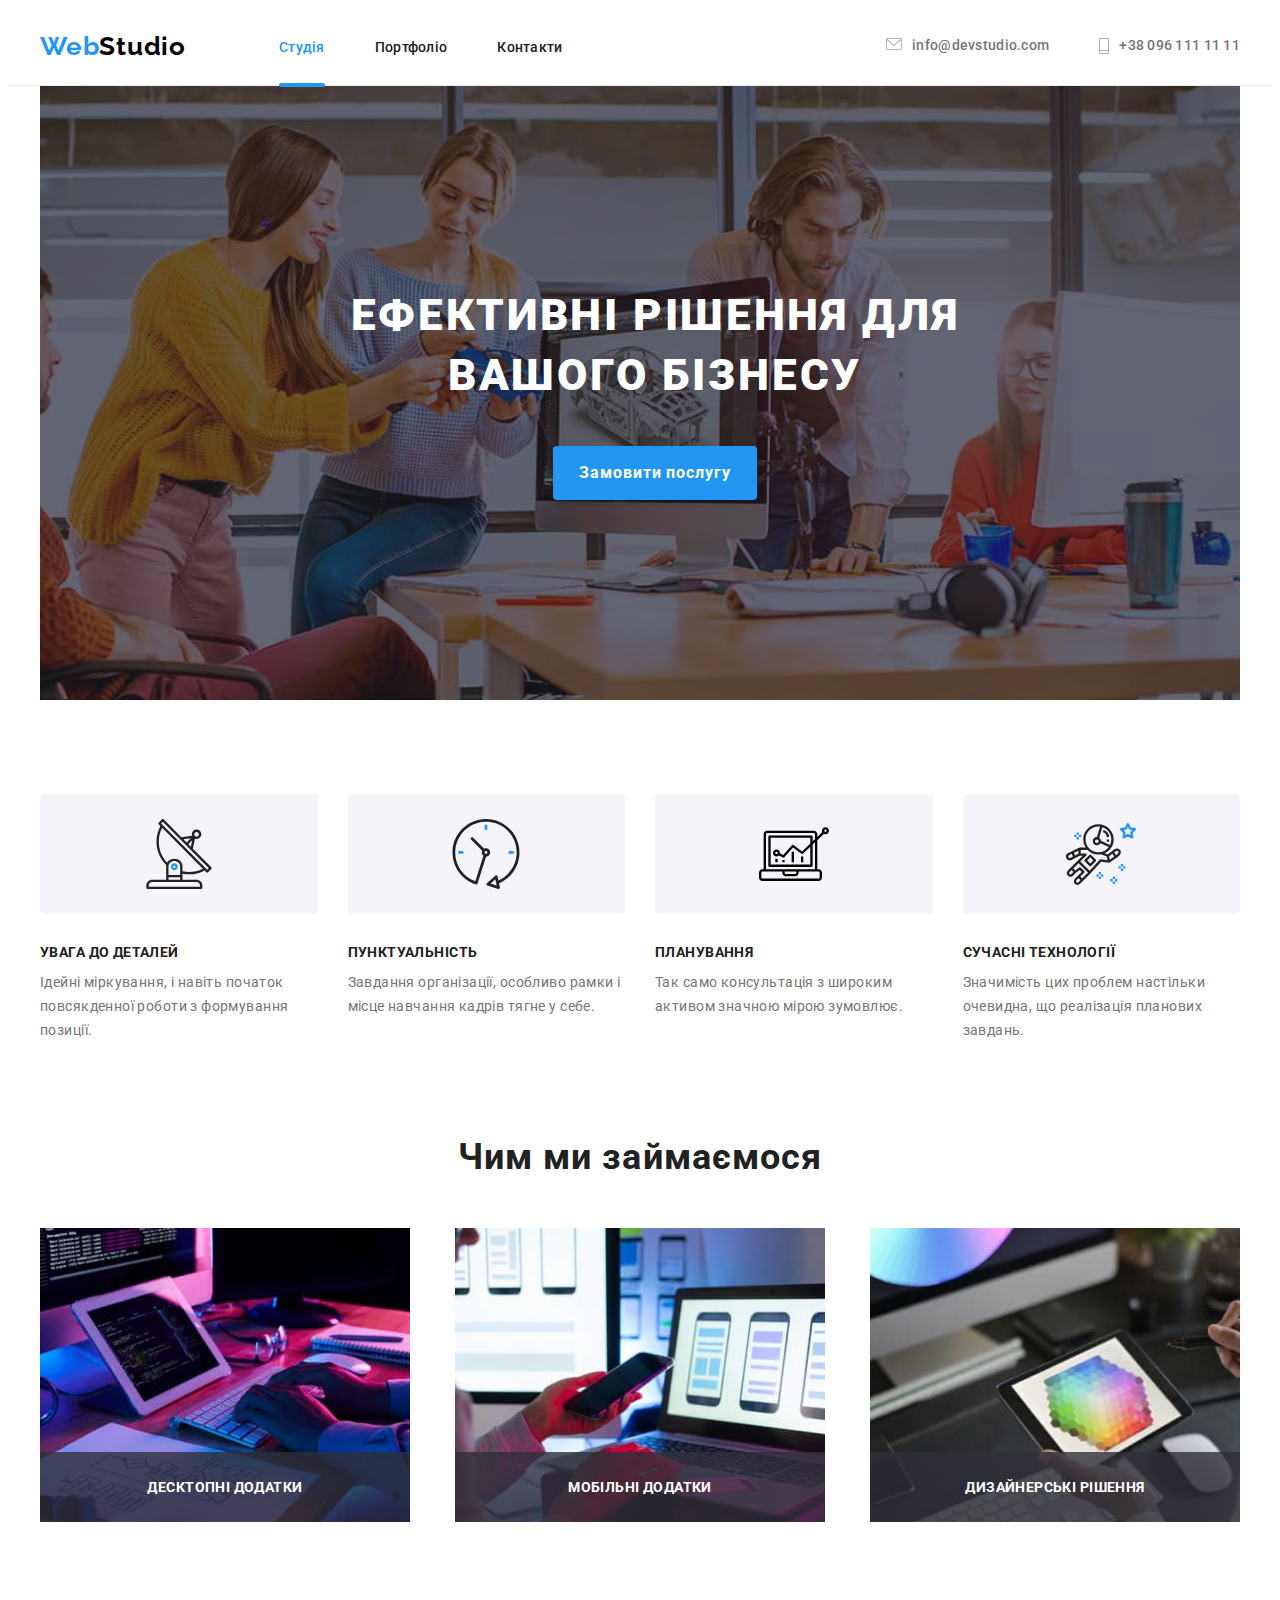
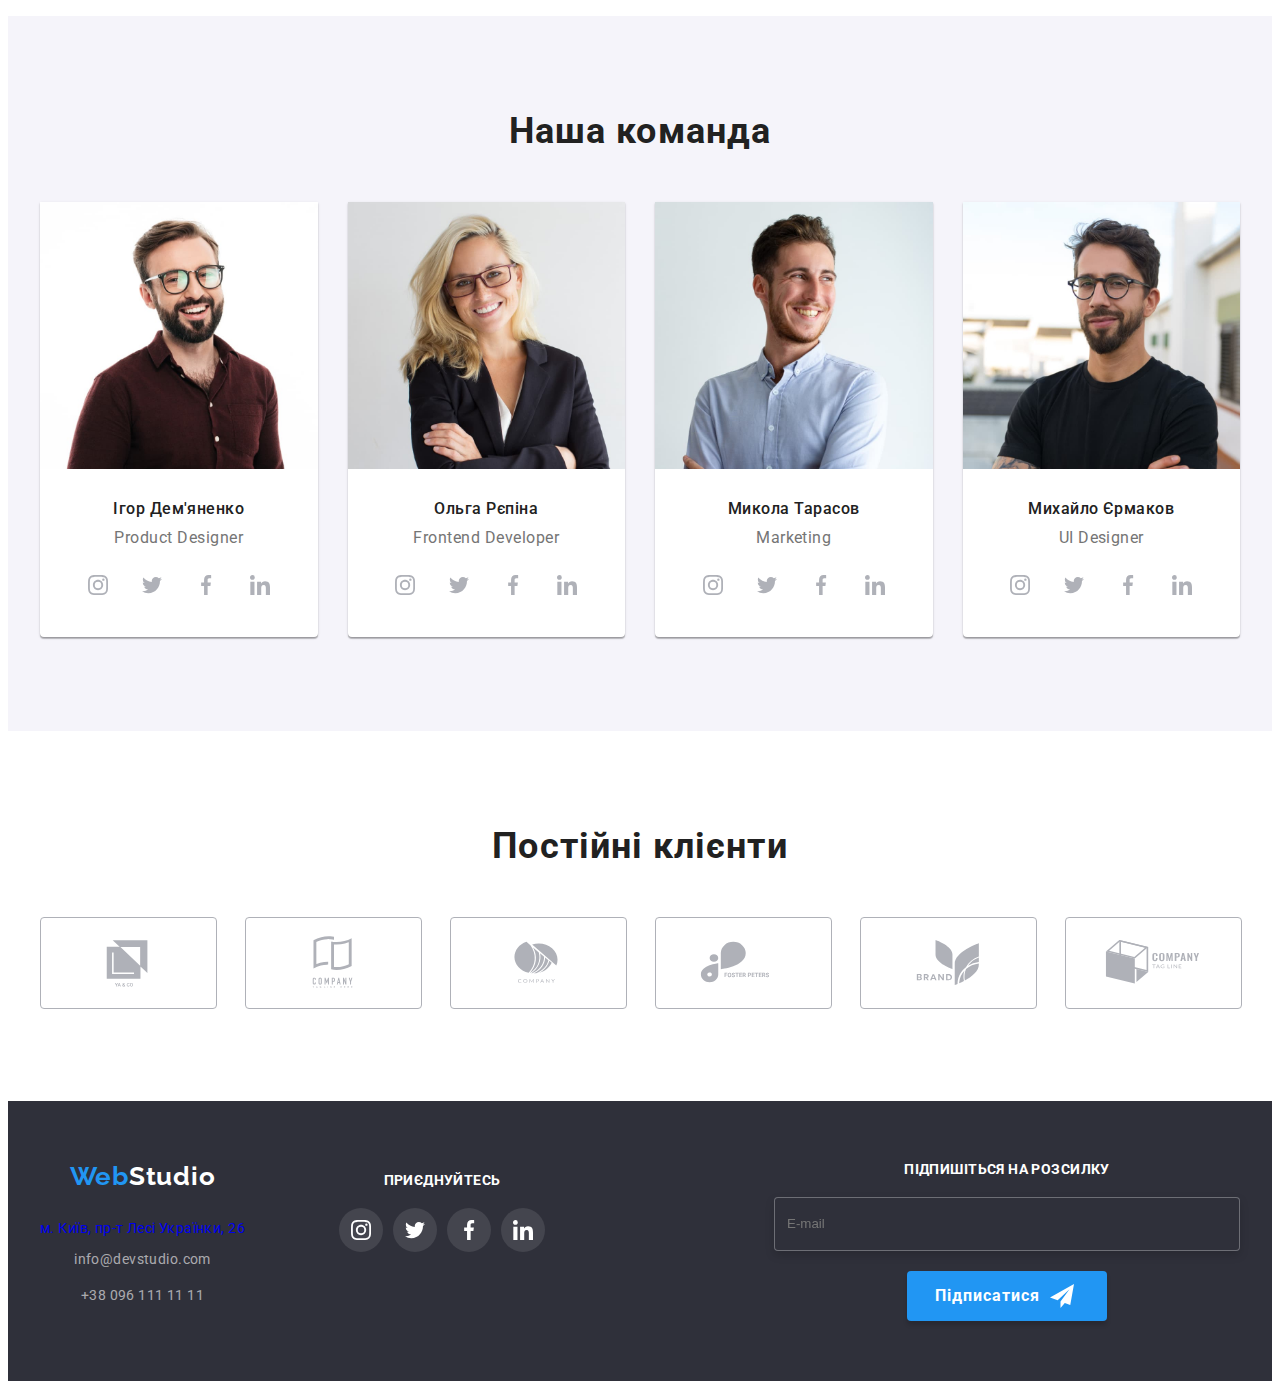
==== commit db5be10d: "ready to check" ====
--- a/index.html
+++ b/index.html
@@ -28,11 +28,12 @@
     <link rel="stylesheet" href="./css/main.min.css" />
   </head>
   <body class="site-body">
-    <!-- <header class="header">
+    <header class="header">
       <div class="container">
         <a class="logo logo__header link" href="#"
           ><span class="logo__header-span">Web</span>Studio</a
         >
+
         <nav class="navigation">
           <ul class="navigation__list list">
             <li class="navigation__item item">
@@ -67,8 +68,75 @@
             >
           </li>
         </ul>
+        <button type="button" class="menu-mob-open" data-menu-open>
+          <svg class="menu-mob-open-icon" width="40" height="40">
+            <use href="./images/icons.svg#icon-menu-mob-open"></use>
+          </svg>
+        </button>
       </div>
-    </header> -->
+      <div class="mob-menu is-hidden" data-menu>
+        <div class="mob-container">
+          <div class="mob-menu-top">
+            <button type="button" class="menu-mob-close" data-menu-close>
+              <svg class="menu-mob-close-icon" width="40" height="40">
+                <use href="./images/icons.svg#icon-menu-mob-close"></use>
+              </svg>
+            </button>
+            <ul class="mob-menu-navigation__list list">
+              <li class="mob-menu-navigation__item item">
+                <a
+                  class="mob-menu-navigation__link link current"
+                  href="./index.html"
+                  >Студія</a
+                >
+              </li>
+              <li class="mob-menu-navigation__item item">
+                <a
+                  class="mob-menu-navigation__link link"
+                  href="./portfolio.html"
+                  >Портфоліо</a
+                >
+              </li>
+              <li class="mob-menu-navigation__item item">
+                <a class="mob-menu-navigation__link link" href="">Контакти</a>
+              </li>
+            </ul>
+          </div>
+
+          <div class="mob-menu-bottom">
+            <ul class="mob-menu-contacts list link">
+              <li class="mob-menu-contacts-item">
+                <a class="mob-menu-contacts__tel link" href="tel:+380961111111">
+                  +38 096 111 11 11</a
+                >
+              </li>
+              <li class="mob-menu-contacts-item">
+                <a
+                  class="mob-menu-contacts__mail link"
+                  href="mailto:info@devstudio.com"
+                >
+                  info@devstudio.com</a
+                >
+              </li>
+            </ul>
+            <ul class="mob-menu-soc list">
+              <li class="mob-menu-soc-item">
+                <a href="" class="mob-menu-soc-link link">Instagram</a>
+              </li>
+              <li class="mob-menu-soc-item">
+                <a href="" class="mob-menu-soc-link link">Twitter</a>
+              </li>
+              <li class="mob-menu-soc-item">
+                <a href="" class="mob-menu-soc-link link">Facebook</a>
+              </li>
+              <li class="mob-menu-soc-item">
+                <a href="" class="mob-menu-soc-link link">LinkedIn</a>
+              </li>
+            </ul>
+          </div>
+        </div>
+      </div>
+    </header>
     <main class="main">
       <section class="hero">
         <div class="container">
@@ -134,7 +202,7 @@
           </ul>
         </div>
       </section>
-      <!-- <section class="whatwedo section">
+      <section class="whatwedo section">
         <div class="container">
           <h2 class="whatwedo-title">Чим ми займаємося</h2>
           <ul class="whatwedo-list link list">
@@ -178,17 +246,41 @@
             </div>
           </ul>
         </div>
-      </section> -->
-      <!-- <section class="team section">
+      </section>
+      <section class="team section">
         <div class="container">
           <h2 class="team-title">Наша команда</h2>
           <ul class="team-list link list">
             <li class="team-item">
-              <img
-                src="./images/our-team-1.jpeg"
-                alt="Чоловік в окулярах з бородою"
-                width="270"
-              />
+              <picture>
+                <source
+                  srcset="
+                    ./images/our-team-1.jpeg    1x,
+                    ./images/our-team-1-2x.jpeg 2x
+                  "
+                  media="(min-width: 1200px)"
+                />
+                <source
+                  srcset="
+                    ./images/our-team-1-tab.jpeg    1x,
+                    ./images/our-team-1-tab-2x.jpeg 2x
+                  "
+                  media="(min-width: 768px)"
+                />
+                <source
+                  srcset="
+                    ./images/our-team-1-mob.jpeg    1x,
+                    ./images/our-team-1-mob-2x.jpeg 2x
+                  "
+                  media="(min-width: 320px)"
+                />
+                <img
+                  src="./images/our-team-1.jpeg"
+                  alt="Чоловік в окулярах з бородою"
+                  width="450"
+                />
+              </picture>
+
               <div class="team-item-container">
                 <h3 class="team-item-title">Ігор Дем'яненко</h3>
                 <p class="team-item-description">Product Designer</p>
@@ -245,11 +337,34 @@
               </div>
             </li>
             <li class="team-item">
-              <img
-                src="./images/our-team-2.jpeg"
-                alt="Дівчина в окулярах"
-                width="270"
-              />
+              <picture>
+                <source
+                  srcset="
+                    ./images/our-team-2.jpeg    1x,
+                    ./images/our-team-2-2x.jpeg 2x
+                  "
+                  media="(min-width: 1200px)"
+                />
+                <source
+                  srcset="
+                    ./images/our-team-2-tab.jpeg    1x,
+                    ./images/our-team-2-tab-2x.jpeg 2x
+                  "
+                  media="(min-width: 768px)"
+                />
+                <source
+                  srcset="
+                    ./images/our-team-2-mob.jpeg    1x,
+                    ./images/our-team-2-mob-2x.jpeg 2x
+                  "
+                  media="(min-width: 320px)"
+                />
+                <img
+                  src="./images/our-team-2.jpeg"
+                  alt="Дівчина в окулярах"
+                  width="450"
+                />
+              </picture>
               <div class="team-item-container">
                 <h3 class="team-item-title">Ольга Рєпіна</h3>
                 <p class="team-item-description">Frontend Developer</p>
@@ -306,11 +421,34 @@
               </div>
             </li>
             <li class="team-item">
-              <img
-                src="./images/our-team-3.jpeg"
-                alt="Чоловік з посмішкою"
-                width="270"
-              />
+              <picture>
+                <source
+                  srcset="
+                    ./images/our-team-3.jpeg    1x,
+                    ./images/our-team-3-2x.jpeg 2x
+                  "
+                  media="(min-width: 1200px)"
+                />
+                <source
+                  srcset="
+                    ./images/our-team-3-tab.jpeg    1x,
+                    ./images/our-team-3-tab-2x.jpeg 2x
+                  "
+                  media="(min-width: 768px)"
+                />
+                <source
+                  srcset="
+                    ./images/our-team-3-mob.jpeg    1x,
+                    ./images/our-team-3-mob-2x.jpeg 2x
+                  "
+                  media="(min-width: 320px)"
+                />
+                <img
+                  src="./images/our-team-3.jpeg"
+                  alt="Чоловік з посмішкою"
+                  width="450"
+                />
+              </picture>
               <div class="team-item-container">
                 <h3 class="team-item-title">Микола Тарасов</h3>
                 <p class="team-item-description">Marketing</p>
@@ -367,11 +505,34 @@
               </div>
             </li>
             <li class="team-item">
-              <img
-                src="./images/our-team-4.jpeg"
-                alt="Чоловік в окулярах з бородою"
-                width="270"
-              />
+              <picture>
+                <source
+                  srcset="
+                    ./images/our-team-4.jpeg    1x,
+                    ./images/our-team-4-2x.jpeg 2x
+                  "
+                  media="(min-width: 1200px)"
+                />
+                <source
+                  srcset="
+                    ./images/our-team-4-tab.jpeg    1x,
+                    ./images/our-team-4-tab-2x.jpeg 2x
+                  "
+                  media="(min-width: 768px)"
+                />
+                <source
+                  srcset="
+                    ./images/our-team-4-mob.jpeg    1x,
+                    ./images/our-team-4-mob-2x.jpeg 2x
+                  "
+                  media="(min-width: 320px)"
+                />
+                <img
+                  src="./images/our-team-4.jpeg"
+                  alt="Чоловік в окулярах з бородою"
+                  width="450"
+                />
+              </picture>
               <div class="team-item-container">
                 <h3 class="team-item-title">Михайло Єрмаков</h3>
                 <p class="team-item-description">UI Designer</p>
@@ -429,8 +590,8 @@
             </li>
           </ul>
         </div>
-      </section> -->
-      <!-- <section class="clients section">
+      </section>
+      <section class="clients section">
         <h2 class="clients-title">Постійні клієнти</h2>
         <div class="container">
           <ul class="clients-list">
@@ -508,92 +669,94 @@
             </li>
           </ul>
         </div>
-      </section> -->
+      </section>
     </main>
-    <!-- <footer class="footer">
+    <footer class="footer">
       <div class="container">
-        <div class="footer-container-adress">
-          <a class="footer-logo link" href="#"
-            ><span class="footer-logo-span">Web</span>Studio</a
-          >
-          <address class="footer-contacts">
-            <ul class="footer-list list link">
-              <li class="item">
+        <div class="footer-wrap">
+          <div class="footer-container-adress">
+            <a class="footer-logo link" href="#"
+              ><span class="footer-logo-span">Web</span>Studio</a
+            >
+            <address class="footer-contacts">
+              <ul class="footer-list list link">
+                <li class="item">
+                  <a
+                    class="footer-adress list link"
+                    href="https://goo.gl/maps/CPtrU1FHBa2aNyZL9"
+                    target="_blank"
+                    rel="noopener noreferrer nofollow"
+                    >м. Київ, пр-т Лесі Українки, 26</a
+                  >
+                </li>
+                <li class="item">
+                  <a
+                    class="footer-mail list link"
+                    href="mailto:info@devstudio.com"
+                    >info@devstudio.com</a
+                  >
+                </li>
+                <li class="item">
+                  <a class="footer-tel list link" href="tel:+380961111111"
+                    >+38 096 111 11 11</a
+                  >
+                </li>
+              </ul>
+            </address>
+          </div>
+          <div class="footer-container-soc">
+            <p class="footer-soc-description">ПРИЄДНУЙТЕСЬ</p>
+            <ul class="footer-soc-list list">
+              <li class="footer-soc-item">
                 <a
-                  class="footer-adress list link"
-                  href="https://goo.gl/maps/CPtrU1FHBa2aNyZL9"
+                  href=""
+                  class="footer-soc-link link"
                   target="_blank"
                   rel="noopener noreferrer nofollow"
-                  >м. Київ, пр-т Лесі Українки, 26</a
                 >
-              </li>
-              <li class="item">
+                  <svg class="footer-soc-icon" width="20" height="20">
+                    <use href="./images/icons.svg#icon-instagram-2"></use>
+                  </svg>
+                </a>
+              </li>
+              <li class="footer-soc-item link">
                 <a
-                  class="footer-mail list link"
-                  href="mailto:info@devstudio.com"
-                  >info@devstudio.com</a
+                  href=""
+                  class="footer-soc-link link"
+                  target="_blank"
+                  rel="noopener noreferrer nofollow"
                 >
-              </li>
-              <li class="item">
-                <a class="footer-tel list link" href="tel:+380961111111"
-                  >+38 096 111 11 11</a
+                  <svg class="footer-soc-icon" width="20" height="20">
+                    <use href="./images/icons.svg#icon-twitter-1"></use>
+                  </svg>
+                </a>
+              </li>
+              <li class="footer-soc-item link">
+                <a
+                  href=""
+                  class="footer-soc-link link"
+                  target="_blank"
+                  rel="noopener noreferrer nofollow"
                 >
+                  <svg class="footer-soc-icon" width="20" height="20">
+                    <use href="./images/icons.svg#icon-facebook-1"></use>
+                  </svg>
+                </a>
+              </li>
+              <li class="footer-soc-item link">
+                <a
+                  href=""
+                  class="footer-soc-link link"
+                  target="_blank"
+                  rel="noopener noreferrer nofollow"
+                >
+                  <svg class="footer-soc-icon" width="20" height="20">
+                    <use href="./images/icons.svg#icon-linkedin-1"></use>
+                  </svg>
+                </a>
               </li>
             </ul>
-          </address>
-        </div>
-        <div class="footer-container-soc">
-          <p class="footer-soc-description">ПРИЄДНУЙТЕСЬ</p>
-          <ul class="footer-soc-list list">
-            <li class="footer-soc-item">
-              <a
-                href=""
-                class="footer-soc-link link"
-                target="_blank"
-                rel="noopener noreferrer nofollow"
-              >
-                <svg class="footer-soc-icon" width="20" height="20">
-                  <use href="./images/icons.svg#icon-instagram-2"></use>
-                </svg>
-              </a>
-            </li>
-            <li class="footer-soc-item link">
-              <a
-                href=""
-                class="footer-soc-link link"
-                target="_blank"
-                rel="noopener noreferrer nofollow"
-              >
-                <svg class="footer-soc-icon" width="20" height="20">
-                  <use href="./images/icons.svg#icon-twitter-1"></use>
-                </svg>
-              </a>
-            </li>
-            <li class="footer-soc-item link">
-              <a
-                href=""
-                class="footer-soc-link link"
-                target="_blank"
-                rel="noopener noreferrer nofollow"
-              >
-                <svg class="footer-soc-icon" width="20" height="20">
-                  <use href="./images/icons.svg#icon-facebook-1"></use>
-                </svg>
-              </a>
-            </li>
-            <li class="footer-soc-item link">
-              <a
-                href=""
-                class="footer-soc-link link"
-                target="_blank"
-                rel="noopener noreferrer nofollow"
-              >
-                <svg class="footer-soc-icon" width="20" height="20">
-                  <use href="./images/icons.svg#icon-linkedin-1"></use>
-                </svg>
-              </a>
-            </li>
-          </ul>
+          </div>
         </div>
 
         <form class="online-form">
@@ -624,10 +787,10 @@
             required
             id="footer-join-mail"
           />
-        </div> 
+        </div> -->
       </div>
-    </footer> -->
-    <!-- <div class="backdrop is-hidden" data-modal>
+    </footer>
+    <div class="backdrop is-hidden" data-modal>
       <div class="modal">
         <button type="button" class="modal-close" data-modal-close>
           <svg class="modal-close-icon" width="18" height="18">
@@ -712,7 +875,8 @@
           <button type="submit" class="modal-submit">Відправити</button>
         </form>
       </div>
-    </div> -->
+    </div>
     <script src="./js/modal.js"></script>
+    <script src="./js/menu.js"></script>
   </body>
 </html>
--- a/css/main.min.css
+++ b/css/main.min.css
@@ -1 +1 @@
-.visually-hidden{position:absolute;white-space:nowrap;width:1px;height:1px;overflow:hidden;border:0;padding:0;clip:rect(0 0 0 0);-webkit-clip-path:inset(50%);clip-path:inset(50%);margin:-1px}p,h1,h2,h3,h4,h5,h6{margin:0}ul,ol{margin:0;padding-left:0}button{cursor:pointer}address{font-style:normal}img{display:block}body{font-family:roboto,sans-serif;background:var(--background-primary)}.list{list-style:none}.link{text-decoration:none}.section{padding-top:60px;padding-bottom:60px}@media screen and (min-width: 1200px){.section{padding-top:94px;padding-bottom:94px}}:root{--background-primary: #ffffff;--background-secondary: #2f303a;--background-tertiary: #f5f4fa;--header-text-primary: #212121;--header-text-secondary: #757575;--header-text-accent: #2196f3;--hero-text-primary: #ffffff;--body-text-primary: #212121;--body-text-secondary: #757575;--footer-text-primary: #ffffff;--footer-text-secondary: rgba(255, 255, 255, 0.6);--footer-text-accent: #2196f3;--button-background-primary: #2196f3;--button-background-secondary: #f5f4fa;--button-text-primary: #ffffff;--button-text-secondary: #212121;--icon-primary: #afb1b8;--icon-hover: #ffffff;--icon-background-primary: #ffffff;--icon-background-secondary: #2196f3;--modal-border: #2196f3;--modal-icon-primary: #212121;--modal-icon-secondary: #2196f3}.container{width:100%;padding-left:15px;padding-right:15px;margin:0 auto}@media screen and (min-width: 480px){.container{max-width:480px}}@media screen and (min-width: 768px){.container{max-width:768px}}@media screen and (min-width: 1200px){.container{max-width:1200px}}.backdrop{width:100%;height:100%;position:fixed;top:0;background-color:rgba(0,0,0,.2);transition:opacity 300ms linear,visibility 300ms linear}.modal{width:528px;min-height:581px;padding:40px;background:#fff;box-shadow:0px 1px 3px rgba(0,0,0,.12),0px 1px 1px rgba(0,0,0,.14),0px 2px 1px rgba(0,0,0,.2);border-radius:4px;position:absolute;top:50%;left:50%;transform:translate(-50%, -50%) scaleY(1);transition:transform 300ms linear}.backdrop.is-hidden .modal{transform:translate(-50%, -50%) scaleY(0)}.modal-close{width:30px;height:30px;background-color:rgba(0,0,0,0);border:1px solid rgba(0,0,0,.1);border-radius:50%;position:absolute;right:8px;top:8px;display:flex;align-items:center;justify-content:center;cursor:pointer}.modal-close-icon{transition:fill 250ms cubic-bezier(0.4, 0, 0.2, 1)}.modal-close-icon:hover,.modal-close-icon:focus{fill:#2196f3}.backdrop.is-hidden{opacity:0;visibility:hidden;pointer-events:none}.modal-title{margin-bottom:12px;font-family:"Roboto";font-style:normal;font-weight:700;font-size:20px;line-height:23px;text-align:center;letter-spacing:.03em;color:#212121}.modal-input{width:100%;height:40px;border:1px solid rgba(33,33,33,.2);border-radius:4px;padding-left:42px;font-family:"Roboto";font-style:normal;font-weight:400;font-size:14px;line-height:14px;letter-spacing:.01em;color:#2f303a;outline:rgba(0,0,0,0)}.modal-input:focus{border-color:var(--modal-border);transition:border-color 250ms cubic-bezier(0.4, 0, 0.2, 1)}.modal-input::-moz-placeholder{font-family:"Roboto";font-style:normal;font-weight:400;font-size:12px;line-height:14px;letter-spacing:.01em;color:rgba(117,117,117,.5)}.modal-input:-ms-input-placeholder{font-family:"Roboto";font-style:normal;font-weight:400;font-size:12px;line-height:14px;letter-spacing:.01em;color:rgba(117,117,117,.5)}.modal-input::placeholder{font-family:"Roboto";font-style:normal;font-weight:400;font-size:12px;line-height:14px;letter-spacing:.01em;color:rgba(117,117,117,.5)}.modal-text{width:100%;height:120px;border:1px solid rgba(33,33,33,.2);border-radius:4px;resize:none;padding-top:12px;padding-bottom:12px;padding-left:16px;padding-right:16px;font-family:"Roboto";font-style:normal;font-weight:400;font-size:14px;line-height:14px;letter-spacing:.01em;color:#2f303a;outline:rgba(0,0,0,0)}.modal-text:focus{border-color:var(--modal-border);transition:border-color 250ms cubic-bezier(0.4, 0, 0.2, 1)}.modal-text::-moz-placeholder{font-family:"Roboto";font-style:normal;font-weight:400;font-size:12px;line-height:14px;letter-spacing:.01em;color:rgba(117,117,117,.5)}.modal-text:-ms-input-placeholder{font-family:"Roboto";font-style:normal;font-weight:400;font-size:12px;line-height:14px;letter-spacing:.01em;color:rgba(117,117,117,.5)}.modal-text::placeholder{font-family:"Roboto";font-style:normal;font-weight:400;font-size:12px;line-height:14px;letter-spacing:.01em;color:rgba(117,117,117,.5)}.input-wrap{display:flex;align-items:center;position:relative;margin-bottom:10px;margin-top:4px}.input-wrap-check{display:flex;justify-content:center;align-items:center;position:relative;margin-bottom:10px;margin-top:4px;margin-left:0;margin-right:0}.modal-input-icon{position:absolute;left:15px;top:50%;transform:translateY(-50%);fill:var(--modal-icon-primary);transition:fill 250ms cubic-bezier(0.4, 0, 0.2, 1)}.modal-input:focus+.modal-input-icon{fill:var(--modal-icon-secondary)}.input-label{font-family:"Roboto";font-style:normal;font-weight:400;font-size:12px;line-height:14px;letter-spacing:.01em;color:#757575}.input-label span{display:block;margin-bottom:4px}.modal-submit{min-width:200px;display:flex;align-items:center;text-align:center;font-family:"Roboto";font-style:normal;font-weight:700;font-size:16px;line-height:30px;letter-spacing:.06em;color:#fff;background:#2196f3;box-shadow:0px 4px 4px rgba(0,0,0,.15);border-radius:4px;border-color:rgba(0,0,0,0);cursor:pointer;margin:0 auto;border-radius:4px;padding:10px 52px}.check-text{display:flex;align-items:center;font-family:"Roboto";font-weight:400;font-size:14px;line-height:24px;letter-spacing:.03em;color:#757575}.check-text span{width:16px;height:15px;border:2px solid #212121;border-radius:3px;margin-right:8px;display:flex;align-items:center;justify-content:center;fill:rgba(0,0,0,0)}.input-check:checked+.check-text span{background-color:#2196f3;border-color:rgba(0,0,0,0);fill:#fff}.input-check:focus+.check-text span{border-color:#2196f3}.check-text .policy{color:#2196f3}.header{padding-top:24px;padding-bottom:24px;border-bottom:1px solid #ececec}.header .container{display:flex;flex-direction:row;align-items:center}.container .navigation__list{display:flex;flex-direction:row}.navigation__list .item{margin-right:50px}.navigation__list .item:last-child{margin-right:0}.navigation__link{font-weight:500;font-size:14px;line-height:1.14;letter-spacing:.02em;color:var(--header-text-primary);padding-top:32px;padding-bottom:32px;transition:color 250ms cubic-bezier(0.4, 0, 0.2, 1);position:relative}.navigation__link:hover,.navigation__link:focus{color:var(--header-text-accent)}.navigation__link::after{content:"";display:block;width:100%;height:4px;background-color:#2196f3;border-radius:2px;position:absolute;left:0;bottom:0;opacity:0}.navigation__link.current{color:var(--header-text-accent)}.navigation__link.current::after{opacity:1}.logo__header{margin-right:93px;font-family:"Raleway";font-weight:700;font-size:26px;line-height:1.19;letter-spacing:.03em;color:#000}.logo__header-span{color:var(--header-text-accent)}.contacts{margin-left:auto;display:flex;flex-direction:row;justify-content:flex-end;align-items:center}.contacts .item+.item{margin-left:50px}.contacts__mail{display:flex;font-weight:500;font-size:14px;line-height:1.14;letter-spacing:.02em;color:var(--header-text-secondary);transition:color 250ms cubic-bezier(0.4, 0, 0.2, 1),fill 250ms cubic-bezier(0.4, 0, 0.2, 1)}.contacts__mail:hover,.contacts__mail:focus{color:var(--header-text-accent)}.contacts__mail-icon{margin-right:10px;fill:var(--icon-primary);transition:color 250ms cubic-bezier(0.4, 0, 0.2, 1),fill 250ms cubic-bezier(0.4, 0, 0.2, 1)}.header-mail:hover .contacts__mail-icon{fill:var(--icon-background-secondary)}.contacts__tel{display:flex;align-items:center;justify-content:center;font-weight:500;font-size:14px;line-height:1.14;letter-spacing:.02em;color:var(--header-text-secondary);transition:color 250ms cubic-bezier(0.4, 0, 0.2, 1),fill 250ms cubic-bezier(0.4, 0, 0.2, 1)}.contacts__tel:hover,.contacts__tel:focus{color:var(--header-text-accent)}.contacts__tel-icon{margin-right:10px;fill:var(--icon-primary);transition:color 250ms cubic-bezier(0.4, 0, 0.2, 1),fill 250ms cubic-bezier(0.4, 0, 0.2, 1)}.header-tel:hover .contacts__tel-icon{fill:var(--icon-background-secondary)}.hero{background:var(--background-secondary);background-image:linear-gradient(rgba(47, 48, 58, 0.4), rgba(47, 48, 58, 0.4)),url(../images/hero-bg.jpeg);background-repeat:no-repeat;background-position:center;background-size:cover;max-width:480px;margin-left:auto;margin-right:auto;text-align:center}@media screen and (min-width: 768px){.hero{max-width:768px}}.hero__title{text-align:center;font-weight:900;font-size:26px;line-height:1.62;letter-spacing:.06em;text-transform:uppercase;color:var(--hero-text-primary);margin-bottom:30px}.hero__button{min-width:216px;font-family:inherit;font-weight:700;font-size:16px;line-height:1.875;letter-spacing:.06em;color:var(--hero-text-primary);background:var(--button-background-primary);box-shadow:0px 4px 4px rgba(0,0,0,.15);border-radius:4px;border-color:rgba(0,0,0,0);cursor:pointer;display:inline-block;margin:0 auto;padding:10px 32px}.benefits{padding-top:94px}.benefits .cardlist__list{display:flex;flex-wrap:wrap;gap:30px}.cardlist__item{width:100%}@media screen and (min-width: 768px){.cardlist__item{width:calc((100% - 30px)/2)}}@media screen and (min-width: 1200px){.cardlist__item{width:calc((100% - 90px)/4)}}.cardlist__item-title{font-weight:700;font-size:14px;line-height:1.1428571429;letter-spacing:.03em;text-transform:uppercase;color:var(--body-text-primary);margin-bottom:10px}.cardlist__item-description{font-weight:400;font-size:14px;line-height:1.7142857143;letter-spacing:.03em;color:var(--body-text-secondary)}.cardlist__list-icon{display:flex;margin-left:auto;margin-right:auto;align-items:center;justify-content:center;height:120px;margin-bottom:30px;background-color:#f5f4fa;border-radius:4px}.whatwedo-title{font-weight:700;font-size:36px;text-align:center;line-height:1.1666666667;letter-spacing:.03em;color:var(--body-text-primary)}.whatwedo .whatwedo-list{display:flex;justify-content:space-between;margin-top:50px}.whatwedo-item{position:relative}.whatedo-description-wrapper{position:absolute;display:flex;justify-content:center;align-items:center;width:100%;height:70px;left:0;bottom:0;background:rgba(47,48,58,.8)}.whatwedo-item-title{font-family:"Roboto";font-style:normal;font-weight:700;font-size:14px;line-height:16px;text-align:center;letter-spacing:.03em;text-transform:uppercase;color:#fff}.team{background:var(--background-tertiary)}.team-title{font-weight:700;font-size:36px;text-align:center;line-height:1.1666666667;letter-spacing:.03em;color:var(--body-text-primary);margin-bottom:50px}.container .team-list{display:flex;justify-content:space-between}.team-item{background:#fff;box-shadow:0px 1px 3px rgba(0,0,0,.12),0px 1px 1px rgba(0,0,0,.14),0px 2px 1px rgba(0,0,0,.2);border-radius:0px 0px 4px 4px}.team-item-title{font-weight:500;font-size:16px;line-height:1.1875;letter-spacing:.03em;text-align:center;color:var(--body-text-primary)}.team-item-container{padding-top:30px;padding-bottom:30px}.team-item-description{margin-top:10px;margin-bottom:16px;font-weight:400;font-size:16px;text-align:center;line-height:1.1875;letter-spacing:.03em;color:var(--body-text-secondary)}.team-soc-list{display:flex;justify-content:center;margin-left:32px;margin-right:32px;gap:10px}.team-soc-item{width:44px;height:44px}.team-soc-link{width:100%;height:100%;background:var(--icon-background-primary);border-radius:50%;display:flex;justify-content:center;align-items:center;transition:background-color 250ms cubic-bezier(0.4, 0, 0.2, 1),fill 250ms cubic-bezier(0.4, 0, 0.2, 1)}.team-soc-link:hover,.team-soc-link:focus{background-color:var(--icon-background-secondary)}.team-soc-icon{fill:var(--icon-primary);transition:background-color 250ms cubic-bezier(0.4, 0, 0.2, 1),fill 250ms cubic-bezier(0.4, 0, 0.2, 1)}.team-soc-link:hover .team-soc-icon{fill:#fff}.team-soc-link:focus .team-soc-icon{fill:#fff}.clients-title{font-weight:700;font-size:36px;text-align:center;line-height:1.1666666667;letter-spacing:.03em;color:var(--body-text-primary);margin-bottom:50px}.clients-list{display:flex;gap:30px}.clients-list-item{width:calc((100% - 150px)/6);height:90px}.clients-list-link{width:100%;height:100%;border:1px solid #afb1b8;border-radius:4px;display:flex;justify-content:center;align-items:center;transition:border-color 250ms cubic-bezier(0.4, 0, 0.2, 1)}.clients-list-link:hover,.clients-list-link:focus{border-color:var(--icon-background-secondary)}.clients-list-icon{fill:var(--icon-primary);transition:fill 250ms cubic-bezier(0.4, 0, 0.2, 1)}.clients-list-link:hover .clients-list-icon,.clients-list-link:focus .clients-list-icon{fill:var(--icon-background-secondary)}.footer{background:var(--background-secondary);padding-top:60px;padding-bottom:60px}.footer .container{display:flex}.footer-logo{font-family:"Raleway";font-style:normal;font-weight:700;font-size:26px;line-height:1.1923076923;letter-spacing:.03em;color:var(--footer-text-primary)}.footer-logo-span{font-family:"Raleway";font-style:normal;font-weight:700;font-size:26px;line-height:1.1923076923;letter-spacing:.03em;color:var(--footer-text-accent)}.footer-list{display:inline-block;padding-top:20px}.footer-list .item{margin-bottom:9px}.footer-list .item:last-child{margin-bottom:0}.footer-adress{margin-top:20px;font-style:normal;font-weight:400;font-size:14px;line-height:1.71;letter-spacing:.03em;color:var(--footer-text-primary);transition:color 250ms cubic-bezier(0.4, 0, 0.2, 1)}.footer-adress:hover,.footer-adress:focus{color:var(--footer-text-accent)}.footer-mail{font-style:normal;font-weight:400;font-size:14px;line-height:1.71;letter-spacing:.03em;color:var(--footer-text-secondary);transition:color 250ms cubic-bezier(0.4, 0, 0.2, 1)}.footer-mail:hover,.footer-mail:focus{color:var(--footer-text-accent)}.footer-tel{font-style:normal;font-weight:400;font-size:14px;line-height:1.71;letter-spacing:.03em;color:var(--footer-text-secondary);transition:color 250ms cubic-bezier(0.4, 0, 0.2, 1)}.footer-tel:hover,.footer-tel:focus{color:var(--footer-text-accent)}.footer-container-soc{margin-top:12px;margin-left:70px}.footer-soc-description{margin-bottom:20px;font-family:"Roboto";font-style:normal;font-weight:700;font-size:14px;line-height:16px;letter-spacing:.03em;text-transform:uppercase;color:#fff}.footer-soc-list{display:flex;align-items:center;justify-content:center;gap:10px}.footer-soc-link{width:44px;height:44px;display:flex;align-items:center;justify-content:center;background:rgba(255,255,255,.1);border-radius:50%;transition:background 250ms cubic-bezier(0.4, 0, 0.2, 1),fill 250ms cubic-bezier(0.4, 0, 0.2, 1)}.footer-soc-link:hover{background:var(--icon-background-secondary)}.footer-soc-link:focus{background:var(--icon-background-secondary)}.footer-soc-icon{fill:var(--icon-hover);transition:fill 250ms cubic-bezier(0.4, 0, 0.2, 1)}.online-form{margin-top:12px;margin-left:auto}.online-form-wrap{display:flex}.online-form-input{width:358px;height:50px;background-color:#2f303a;border:1px solid rgba(255,255,255,.3);filter:drop-shadow(0px 4px 4px rgba(0, 0, 0, 0.15));border-radius:4px}.online-form-input{padding-left:12px;color:#fff}.onine-form-description{margin-bottom:20px;font-family:"Roboto";font-style:normal;font-weight:700;font-size:14px;line-height:16px;letter-spacing:.03em;text-transform:uppercase;color:#fff}.online-form-btn{display:flex;align-items:center;text-align:center;min-width:200px;min-height:50px;margin:0 auto;margin-left:12px;padding-top:10px;padding-bottom:10px;padding-left:28px;padding-right:28px;background:#2196f3;box-shadow:0px 4px 4px rgba(0,0,0,.15);border-radius:4px;border:none;font-family:inherit;font-weight:700;font-size:16px;line-height:1.875;letter-spacing:.06em;color:var(--hero-text-primary)}.online-btn-icon{margin-left:10px;fill:#fff}.container .menu-list{display:flex;justify-content:center}.menu-list{margin-bottom:50px}.btn-menu-item{padding-top:6px;padding-bottom:6px;padding-left:22px;padding-right:22px;font-family:"Roboto";font-weight:500;font-size:16px;line-height:1.625;text-align:center;letter-spacing:.03em;color:var(--body-text-primary);background:var(--button-background-secondary);border-radius:4px;border-color:rgba(0,0,0,0);transition:color 250ms cubic-bezier(0.4, 0, 0.2, 1),background 250ms cubic-bezier(0.4, 0, 0.2, 1),box-shadow 250ms cubic-bezier(0.4, 0, 0.2, 1);cursor:pointer}.btn-menu-item:hover,.btn-menu-item:focus,.btn-menu-item:active{color:var(--button-text-primary);background:var(--button-background-primary);box-shadow:0px 3px 1px rgba(0,0,0,.1),0px 1px 2px rgba(0,0,0,.08),0px 2px 2px rgba(0,0,0,.12)}.menu-list .item{margin-right:9px}.menu-list .item:last-child{margin-right:0}img{display:block;max-width:100%;height:auto}.products{padding-top:94px;padding-bottom:94px}.container .products-list{display:flex;flex-wrap:wrap;gap:30px}.products-item{position:relative;width:370px;transition:box-shadow 250ms cubic-bezier(0.4, 0, 0.2, 1),transform 250ms cubic-bezier(0.4, 0, 0.2, 1)}.products-item:hover{box-shadow:0px 1px 1px rgba(0,0,0,.12),0px 4px 4px rgba(0,0,0,.06),1px 4px 6px rgba(0,0,0,.16)}.products-item .img{display:block;max-width:100%;height:auto}.products-item-title{font-weight:700;font-size:18px;line-height:2;letter-spacing:.06em;color:var(--body-text-primary);margin-bottom:4px}.products-item-description{font-weight:400;font-size:16px;line-height:1.875;letter-spacing:.03em;color:var(--body-text-secondary)}.products-top-wrap{position:relative;overflow:hidden}.products-top-text{position:absolute;top:0;padding-top:64px;padding-bottom:64px;padding-left:24px;padding-right:24px;font-family:"Roboto";font-style:normal;font-weight:400;font-size:18px;line-height:28px;letter-spacing:.03em;color:#fff;background:rgba(33,150,243,.9);transform:translateY(100%);transition:transform 250ms cubic-bezier(0.4, 0, 0.2, 1);overflow:auto}.products-item:hover .products-top-text{transform:translateY(0)}.products-list-container{padding-top:20px;padding-bottom:20px;padding-left:24px;padding-right:24px;background:#fff;border-left:1px solid #eee;border-right:1px solid #eee;border-bottom:1px solid #eee}/*# sourceMappingURL=main.min.css.map */+.visually-hidden{position:absolute;white-space:nowrap;width:1px;height:1px;overflow:hidden;border:0;padding:0;clip:rect(0 0 0 0);-webkit-clip-path:inset(50%);clip-path:inset(50%);margin:-1px}p,h1,h2,h3,h4,h5,h6{margin:0}ul,ol{margin:0;padding-left:0}button{cursor:pointer}address{font-style:normal}img{display:block}body{font-family:roboto,sans-serif;background:var(--background-primary)}.list{list-style:none}.link{text-decoration:none}.is-hidden{opacity:0;visibility:hidden;pointer-events:none}.section{padding-top:60px;padding-bottom:60px}@media screen and (min-width: 1200px){.section{padding-top:94px;padding-bottom:94px}}:root{--background-primary: #ffffff;--background-secondary: #2f303a;--background-tertiary: #f5f4fa;--header-text-primary: #212121;--header-text-secondary: #757575;--header-text-accent: #2196f3;--hero-text-primary: #ffffff;--body-text-primary: #212121;--body-text-secondary: #757575;--footer-text-primary: #ffffff;--footer-text-secondary: rgba(255, 255, 255, 0.6);--footer-text-accent: #2196f3;--button-background-primary: #2196f3;--button-background-secondary: #f5f4fa;--button-text-primary: #ffffff;--button-text-secondary: #212121;--icon-primary: #afb1b8;--icon-hover: #ffffff;--icon-background-primary: #ffffff;--icon-background-secondary: #2196f3;--modal-border: #2196f3;--modal-icon-primary: #212121;--modal-icon-secondary: #2196f3}.container{width:100%;padding-left:15px;padding-right:15px;margin:0 auto}@media screen and (min-width: 480px){.container{max-width:480px}}@media screen and (min-width: 768px){.container{max-width:768px}}@media screen and (min-width: 1200px){.container{max-width:1200px}}.backdrop{width:100%;height:100%;position:fixed;top:0;background-color:rgba(0,0,0,.2);transition:opacity 300ms linear,visibility 300ms linear}.modal{width:528px;min-height:581px;padding:40px;background:#fff;box-shadow:0px 1px 3px rgba(0,0,0,.12),0px 1px 1px rgba(0,0,0,.14),0px 2px 1px rgba(0,0,0,.2);border-radius:4px;position:absolute;top:50%;left:50%;transform:translate(-50%, -50%) scaleY(1);transition:transform 300ms linear}@media screen and (max-width: 1199px){.modal{width:450px;min-height:609px}}.backdrop.is-hidden .modal{transform:translate(-50%, -50%) scaleY(0)}.modal-close{width:30px;height:30px;background-color:rgba(0,0,0,0);border:1px solid rgba(0,0,0,.1);border-radius:50%;position:absolute;right:8px;top:8px;display:flex;align-items:center;justify-content:center;cursor:pointer}.modal-close-icon{transition:fill 250ms cubic-bezier(0.4, 0, 0.2, 1)}.modal-close-icon:hover,.modal-close-icon:focus{fill:#2196f3}.modal-title{margin-bottom:12px;font-family:"Roboto";font-style:normal;font-weight:700;font-size:20px;line-height:23px;text-align:center;letter-spacing:.03em;color:#212121}@media screen and (max-width: 1199px){.modal-title{line-height:1.5}}.modal-input{width:100%;height:40px;border:1px solid rgba(33,33,33,.2);border-radius:4px;padding-left:42px;font-family:"Roboto";font-style:normal;font-weight:400;font-size:14px;line-height:14px;letter-spacing:.01em;color:#2f303a;outline:rgba(0,0,0,0)}.modal-input:focus{border-color:var(--modal-border);transition:border-color 250ms cubic-bezier(0.4, 0, 0.2, 1)}.modal-input::-moz-placeholder{font-family:"Roboto";font-style:normal;font-weight:400;font-size:12px;line-height:14px;letter-spacing:.01em;color:rgba(117,117,117,.5)}.modal-input:-ms-input-placeholder{font-family:"Roboto";font-style:normal;font-weight:400;font-size:12px;line-height:14px;letter-spacing:.01em;color:rgba(117,117,117,.5)}.modal-input::placeholder{font-family:"Roboto";font-style:normal;font-weight:400;font-size:12px;line-height:14px;letter-spacing:.01em;color:rgba(117,117,117,.5)}.modal-text{width:100%;height:120px;border:1px solid rgba(33,33,33,.2);border-radius:4px;resize:none;padding-top:12px;padding-bottom:12px;padding-left:16px;padding-right:16px;font-family:"Roboto";font-style:normal;font-weight:400;font-size:14px;line-height:14px;letter-spacing:.01em;color:#2f303a;outline:rgba(0,0,0,0)}.modal-text:focus{border-color:var(--modal-border);transition:border-color 250ms cubic-bezier(0.4, 0, 0.2, 1)}.modal-text::-moz-placeholder{font-family:"Roboto";font-style:normal;font-weight:400;font-size:12px;line-height:14px;letter-spacing:.01em;color:rgba(117,117,117,.5)}.modal-text:-ms-input-placeholder{font-family:"Roboto";font-style:normal;font-weight:400;font-size:12px;line-height:14px;letter-spacing:.01em;color:rgba(117,117,117,.5)}.modal-text::placeholder{font-family:"Roboto";font-style:normal;font-weight:400;font-size:12px;line-height:14px;letter-spacing:.01em;color:rgba(117,117,117,.5)}.input-wrap{display:flex;align-items:center;position:relative;margin-bottom:10px;margin-top:4px}.input-wrap-check{display:flex;justify-content:center;align-items:center;position:relative;margin-bottom:10px;margin-top:4px;margin-left:0;margin-right:0}@media screen and (max-width: 1199px){.input-wrap-check{margin-bottom:31px}}.modal-input-icon{position:absolute;left:15px;top:50%;transform:translateY(-50%);fill:var(--modal-icon-primary);transition:fill 250ms cubic-bezier(0.4, 0, 0.2, 1)}.modal-input:focus+.modal-input-icon{fill:var(--modal-icon-secondary)}.input-label{font-family:"Roboto";font-style:normal;font-weight:400;font-size:12px;line-height:14px;letter-spacing:.01em;color:#757575}.input-label span{display:block;margin-bottom:4px}.modal-submit{min-width:200px;display:flex;align-items:center;text-align:center;font-family:"Roboto";font-style:normal;font-weight:700;font-size:16px;line-height:30px;letter-spacing:.06em;color:#fff;background:#2196f3;box-shadow:0px 4px 4px rgba(0,0,0,.15);border-radius:4px;border-color:rgba(0,0,0,0);cursor:pointer;margin:0 auto;border-radius:4px;padding:10px 52px}.check-text{display:flex;align-items:center;font-family:"Roboto";font-weight:400;font-size:14px;line-height:24px;letter-spacing:.03em;color:#757575}@media screen and (max-width: 1199px){.check-text{font-size:12px;line-height:1.1666666667}}.check-text span{width:16px;height:15px;border:2px solid #212121;border-radius:3px;margin-right:8px;display:flex;align-items:center;justify-content:center;fill:rgba(0,0,0,0)}.input-check:checked+.check-text span{background-color:#2196f3;border-color:rgba(0,0,0,0);fill:#fff}.input-check:focus+.check-text span{border-color:#2196f3}.check-text .policy{color:#2196f3}.header{border-bottom:1px solid #ececec}@media screen and (min-width: 768px){.header{padding-top:7px;padding-bottom:7px}}@media screen and (min-width: 1200px){.header{padding-top:7px;padding-bottom:7px}}.header .container{display:flex;flex-direction:row;align-items:center}.container .navigation__list{display:none}@media screen and (min-width: 768px){.container .navigation__list{display:flex;flex-direction:row}}.navigation__list .item{margin-right:50px}.navigation__list .item:last-child{margin-right:0}.navigation__link{font-weight:500;font-size:14px;line-height:1.14;letter-spacing:.02em;color:var(--header-text-primary);padding-top:32px;padding-bottom:32px;transition:color 250ms cubic-bezier(0.4, 0, 0.2, 1);position:relative}.navigation__link:hover,.navigation__link:focus{color:var(--header-text-accent)}.navigation__link::after{content:"";display:block;width:100%;height:4px;background-color:#2196f3;border-radius:2px;position:absolute;left:0;bottom:0;opacity:0}.navigation__link.current{color:var(--header-text-accent)}.navigation__link.current::after{opacity:1}.logo__header{margin-right:93px;padding-top:16px;padding-bottom:16px;font-family:"Raleway";font-weight:700;font-size:26px;line-height:1.19;letter-spacing:.03em;color:#000}.logo__header-span{color:var(--header-text-accent)}.contacts{display:none;margin-left:auto}@media screen and (min-width: 768px)and (max-width: 1199px){.contacts{display:flex;flex-direction:column;justify-content:space-between;align-items:start;padding-right:15px}}@media screen and (min-width: 1200px){.contacts{display:flex;margin-left:auto;flex-direction:row;justify-content:flex-end;align-items:center}}.contacts .item+.item{margin-left:50px}@media screen and (min-width: 768px)and (max-width: 1199px){.contacts .item+.item{margin-left:0}}.contacts__mail{display:flex;font-weight:500;font-size:14px;line-height:1.14;letter-spacing:.02em;color:var(--header-text-secondary);transition:color 250ms cubic-bezier(0.4, 0, 0.2, 1),fill 250ms cubic-bezier(0.4, 0, 0.2, 1)}.contacts__mail:hover,.contacts__mail:focus{color:var(--header-text-accent)}@media screen and (min-width: 768px)and (max-width: 1199px){.contacts__mail{margin-bottom:10px}}.contacts__mail-icon{margin-right:10px;fill:var(--icon-primary);transition:color 250ms cubic-bezier(0.4, 0, 0.2, 1),fill 250ms cubic-bezier(0.4, 0, 0.2, 1)}.header-mail:hover .contacts__mail-icon{fill:var(--icon-background-secondary)}.contacts__tel{display:flex;align-items:center;justify-content:center;font-weight:500;font-size:14px;line-height:1.14;letter-spacing:.02em;color:var(--header-text-secondary);transition:color 250ms cubic-bezier(0.4, 0, 0.2, 1),fill 250ms cubic-bezier(0.4, 0, 0.2, 1)}.contacts__tel:hover,.contacts__tel:focus{color:var(--header-text-accent)}.contacts__tel-icon{margin-right:10px;fill:var(--icon-primary);transition:color 250ms cubic-bezier(0.4, 0, 0.2, 1),fill 250ms cubic-bezier(0.4, 0, 0.2, 1)}.header-tel:hover .contacts__tel-icon{fill:var(--icon-background-secondary)}.mob-menu{width:100vw;height:100vh;padding-left:40px;background-color:#fff;top:0;position:fixed;z-index:1}.mob-menu>.mob-container{height:100%;display:flex;flex-direction:column;justify-content:space-between;overflow:auto}.menu-mob-open{display:block;margin-left:auto;padding-top:10px;padding-right:15px;border:none;border-color:rgba(0,0,0,0);background-color:rgba(0,0,0,0);transition:color 250ms cubic-bezier(0.4, 0, 0.2, 1),fill 250ms cubic-bezier(0.4, 0, 0.2, 1)}@media screen and (min-width: 768px){.menu-mob-open{display:none}}.menu-mob-open:hover{fill:var(--icon-background-secondary)}.menu-mob-open:focus{fill:var(--icon-background-secondary)}.menu-mob-close{display:block;margin-left:auto;margin-right:15px;padding-top:10px;padding-right:15px;border:none;border-color:rgba(0,0,0,0);background-color:rgba(0,0,0,0);transition:color 250ms cubic-bezier(0.4, 0, 0.2, 1),fill 250ms cubic-bezier(0.4, 0, 0.2, 1)}.menu-mob-close:hover{fill:var(--icon-background-secondary)}.menu-mob-close:focus{fill:var(--icon-background-secondary)}.mob-menu-navigation__list{margin-bottom:64px}.mob-menu-navigation__item:not(:last-child){margin-bottom:32px}.mob-menu-navigation__link{font-weight:500;font-size:40px;line-height:calc 1.175;letter-spacing:.02em;color:#212121}.mob-menu-navigation__link:hover{color:var(--header-text-accent)}.mob-menu-contacts{margin-bottom:64px}.mob-menu-contacts-item:not(:last-child){margin-bottom:32px}.mob-menu-contacts__mail{font-weight:500;font-size:24px;line-height:1.1666666667;letter-spacing:.02em;color:#757575}.mob-menu-contacts__tel{font-weight:500;font-size:34px;line-height:calc 1.1764705882;letter-spacing:.02em;color:#2196f3}.mob-menu-soc{position:relative;display:flex;justify-content:flex-start;margin-left:0;margin-right:auto;padding-bottom:48px}.mob-menu-soc-item:not(:first-child){margin-left:20px;position:relative}.mob-menu-soc-item:not(:first-child)::before{position:absolute;content:"";left:-10px;height:22px;width:2px;background-color:rgba(33,33,33,.2)}.mob-menu-soc-link{display:flex;align-items:center;font-weight:500;font-size:18px;line-height:1.2222222222;letter-spacing:.02em;color:#2196f3}.hero{background:var(--background-secondary);background-image:linear-gradient(rgba(47, 48, 58, 0.4), rgba(47, 48, 58, 0.4)),url(../images/hero-bg-mob.jpeg);background-repeat:no-repeat;background-position:center;background-size:cover;max-width:480px;margin-left:auto;margin-right:auto;padding-top:118px;padding-bottom:118px;text-align:center}@media(min-device-pixel-ratio: 2),(-webkit-min-device-pixel-ratio: 2),(min-resolution: 192dpi),(min-resolution: 2dppx){.hero{background-image:linear-gradient(rgba(47, 48, 58, 0.4), rgba(47, 48, 58, 0.4)),url(../images/hero-bg-mob-2x.jpeg)}}@media screen and (min-width: 768px){.hero{max-width:768px;background-image:linear-gradient(rgba(47, 48, 58, 0.4), rgba(47, 48, 58, 0.4)),url(../images/hero-bg-tab.jpeg)}}@media screen and (min-width: 768px)and (min-device-pixel-ratio: 2),screen and (min-width: 768px)and (-webkit-min-device-pixel-ratio: 2),screen and (min-width: 768px)and (min-resolution: 192dpi),screen and (min-width: 768px)and (min-resolution: 2dppx){.hero{background-image:linear-gradient(rgba(47, 48, 58, 0.4), rgba(47, 48, 58, 0.4)),url(../images/hero-bg-tab-2x.jpeg)}}@media screen and (min-width: 1200px){.hero{max-width:1200px;padding-top:200px;padding-bottom:200px;background-image:linear-gradient(rgba(47, 48, 58, 0.4), rgba(47, 48, 58, 0.4)),url(../images/hero-bg.jpeg)}}@media screen and (min-width: 1200px)and (min-device-pixel-ratio: 2),screen and (min-width: 1200px)and (-webkit-min-device-pixel-ratio: 2),screen and (min-width: 1200px)and (min-resolution: 192dpi),screen and (min-width: 1200px)and (min-resolution: 2dppx){.hero{background-image:linear-gradient(rgba(47, 48, 58, 0.4), rgba(47, 48, 58, 0.4)),url(../images/hero-bg-2x.jpeg)}}.hero__title{max-width:360px;text-align:center;font-weight:900;font-size:26px;line-height:1.62;letter-spacing:.06em;text-transform:uppercase;color:var(--hero-text-primary);margin:auto;margin-bottom:40px}@media screen and (min-width: 1200px){.hero__title{max-width:696px;font-weight:900;font-size:44px;line-height:1.36}}.hero__button{min-width:200px;font-family:inherit;font-weight:700;font-size:16px;line-height:1.875;letter-spacing:.06em;color:var(--hero-text-primary);background:var(--button-background-primary);box-shadow:0px 4px 4px rgba(0,0,0,.15);border-radius:4px;border-color:rgba(0,0,0,0);cursor:pointer;display:inline-block;margin:0 auto;padding:10px 24px}.benefits{padding-top:60px;padding-bottom:60px}@media screen and (min-width: 768px){.benefits{padding-top:94px}}@media screen and (min-width: 1200px){.benefits{padding-bottom:0}}.benefits .cardlist__list{display:flex;flex-wrap:wrap;gap:30px}.cardlist__item{width:100%}@media screen and (min-width: 768px){.cardlist__item{width:calc((100% - 30px)/2)}}@media screen and (min-width: 1200px){.cardlist__item{width:calc((100% - 90px)/4)}}.cardlist__item-title{font-weight:700;font-size:14px;line-height:1.1428571429;letter-spacing:.03em;text-transform:uppercase;color:var(--body-text-primary);margin-bottom:10px}@media screen and (max-width: 767px){.cardlist__item-title{text-align:center}}.cardlist__item-description{font-weight:400;font-size:14px;line-height:1.7142857143;letter-spacing:.03em;color:var(--body-text-secondary)}.cardlist__list-icon{display:flex;margin-left:auto;margin-right:auto;align-items:center;justify-content:center;height:120px;margin-bottom:30px;background-color:#f5f4fa;border-radius:4px}@media screen and (max-width: 1199px){.whatwedo{display:none}}.whatwedo-title{font-weight:700;font-size:36px;text-align:center;line-height:1.1666666667;letter-spacing:.03em;color:var(--body-text-primary)}.whatwedo .whatwedo-list{display:flex;justify-content:space-between;margin-top:50px}.whatwedo-item{position:relative}.whatedo-description-wrapper{position:absolute;display:flex;justify-content:center;align-items:center;width:100%;height:70px;left:0;bottom:0;background:rgba(47,48,58,.8)}.whatwedo-item-title{font-family:"Roboto";font-style:normal;font-weight:700;font-size:14px;line-height:16px;text-align:center;letter-spacing:.03em;text-transform:uppercase;color:#fff}.team{background:var(--background-tertiary)}.team-title{margin-bottom:30px;text-align:center;font-weight:700;font-size:28px;line-height:1.1785714286;letter-spacing:.03em;color:var(--body-text-primary)}@media screen and (min-width: 1200px){.team-title{margin-bottom:50px;font-size:36px;line-height:1.1666666667}}.container .team-list{display:flex;flex-wrap:wrap;justify-content:space-between;gap:30px}.team-item{background:#fff;box-shadow:0px 1px 3px rgba(0,0,0,.12),0px 1px 1px rgba(0,0,0,.14),0px 2px 1px rgba(0,0,0,.2);border-radius:0px 0px 4px 4px;width:100%}@media screen and (min-width: 768px){.team-item{width:calc((100% - 30px)/2)}}@media screen and (min-width: 1200px){.team-item{width:calc((100% - 90px)/4)}}.team-item-title{font-weight:500;font-size:16px;line-height:1.1875;letter-spacing:.03em;text-align:center;color:var(--body-text-primary)}.team-item-container{padding-top:30px;padding-bottom:30px}.team-item-description{margin-top:10px;margin-bottom:16px;font-weight:400;font-size:16px;text-align:center;line-height:1.1875;letter-spacing:.03em;color:var(--body-text-secondary)}.team-soc-list{display:flex;justify-content:center;margin-left:32px;margin-right:32px;gap:10px}.team-soc-item{width:44px;height:44px}.team-soc-link{width:100%;height:100%;background:var(--icon-background-primary);border-radius:50%;display:flex;justify-content:center;align-items:center;transition:background-color 250ms cubic-bezier(0.4, 0, 0.2, 1),fill 250ms cubic-bezier(0.4, 0, 0.2, 1)}.team-soc-link:hover,.team-soc-link:focus{background-color:var(--icon-background-secondary)}.team-soc-icon{fill:var(--icon-primary);transition:background-color 250ms cubic-bezier(0.4, 0, 0.2, 1),fill 250ms cubic-bezier(0.4, 0, 0.2, 1)}.team-soc-link:hover .team-soc-icon{fill:#fff}.team-soc-link:focus .team-soc-icon{fill:#fff}.clients-title{font-weight:700;font-size:36px;text-align:center;line-height:1.1666666667;letter-spacing:.03em;color:var(--body-text-primary);margin-bottom:50px}.clients-list{display:flex;flex-wrap:wrap;gap:30px}.clients-list-item{width:calc((100% - 30px)/2);height:90px}@media screen and (min-width: 768px)and (max-width: 1199px){.clients-list-item{width:calc((100% - 60px)/3)}}@media screen and (min-width: 1200px){.clients-list-item{width:calc((100% - 150px)/6)}}.clients-list-link{width:100%;height:100%;border:1px solid #afb1b8;border-radius:4px;display:flex;justify-content:center;align-items:center;transition:border-color 250ms cubic-bezier(0.4, 0, 0.2, 1)}.clients-list-link:hover,.clients-list-link:focus{border-color:var(--icon-background-secondary)}.clients-list-icon{fill:var(--icon-primary);transition:fill 250ms cubic-bezier(0.4, 0, 0.2, 1)}.clients-list-link:hover .clients-list-icon,.clients-list-link:focus .clients-list-icon{fill:var(--icon-background-secondary)}.footer{background:var(--background-secondary);padding-top:60px;padding-bottom:60px}.footer .container{display:flex;flex-direction:column;flex-wrap:wrap;justify-content:center}@media screen and (min-width: 1200px){.footer .container{display:flex;flex-direction:row;justify-content:space-between}}.footer-logo{margin-bottom:28px;font-family:"Raleway";font-style:normal;font-weight:700;font-size:24px;line-height:1.1666666667;text-align:center;letter-spacing:.03em;color:var(--footer-text-primary)}@media screen and (min-width: 1200px){.footer-logo{font-weight:700;font-size:26px;line-height:1.1923076923}}.footer-logo-span{font-family:"Raleway";font-style:normal;font-weight:700;font-size:24px;line-height:1.1666666667;text-align:center;letter-spacing:.03em;color:var(--footer-text-accent)}@media screen and (min-width: 1200px){.footer-logo-span{font-weight:700;font-size:26px;line-height:1.1923076923}}.footer-list{display:flex;flex-direction:column;justify-content:center;align-items:center}.footer-list .item{margin-bottom:12px}.footer-list .item:last-child{margin-bottom:0}.footer-container-adress{display:flex;flex-direction:column;justify-content:center;font-style:normal;font-weight:400;font-size:14px;line-height:1.1428571429;letter-spacing:.03em;color:var(--footer-text-primary);transition:color 250ms cubic-bezier(0.4, 0, 0.2, 1)}.footer-container-adress:hover,.footer-container-adress:focus{color:var(--footer-text-accent)}@media screen and (min-width: 768px){.footer-container-adress{margin-left:auto;margin-right:auto}}@media screen and (min-width: 1200px){.footer-container-adress{margin-right:94px}}.footer-mail{font-style:normal;font-weight:400;font-size:14px;line-height:1.71;letter-spacing:.03em;color:rgba(255,255,255,.6);transition:color 250ms cubic-bezier(0.4, 0, 0.2, 1)}.footer-mail:hover,.footer-mail:focus{color:var(--footer-text-accent)}.footer-tel{font-style:normal;font-weight:400;font-size:14px;line-height:1.71;letter-spacing:.03em;color:rgba(255,255,255,.6);transition:color 250ms cubic-bezier(0.4, 0, 0.2, 1)}.footer-tel:hover,.footer-tel:focus{color:var(--footer-text-accent)}.footer-container-soc{margin-top:60px;margin-bottom:20px;margin-left:auto;margin-right:auto}@media screen and (min-width: 768px){.footer-container-soc{margin-top:0}}.footer-soc-description{text-align:center;margin-bottom:20px;font-family:"Roboto";font-style:normal;font-weight:700;font-size:14px;line-height:16px;letter-spacing:.03em;text-transform:uppercase;color:#fff}.footer-soc-list{display:flex;flex-direction:row;align-items:center;justify-content:center;margin-left:auto;margin-right:auto;gap:10px}.footer-soc-link{width:44px;height:44px;display:flex;align-items:center;justify-content:center;background:rgba(255,255,255,.1);border-radius:50%;transition:background 250ms cubic-bezier(0.4, 0, 0.2, 1),fill 250ms cubic-bezier(0.4, 0, 0.2, 1)}.footer-soc-link:hover{background:var(--icon-background-secondary)}.footer-soc-link:focus{background:var(--icon-background-secondary)}.footer-soc-icon{fill:var(--icon-hover);transition:fill 250ms cubic-bezier(0.4, 0, 0.2, 1)}.online-form{margin-top:60px;margin-left:auto;margin-right:auto}@media screen and (min-width: 1200px){.online-form{margin-top:0;margin-right:0}}.online-form-wrap{width:100%;display:flex;flex-direction:column;justify-content:center;align-items:center}.online-form-input{height:50px;min-width:300px;max-width:450px;margin-left:auto;margin-right:auto;padding-left:12px;color:#fff;background-color:#2f303a;border:1px solid rgba(255,255,255,.3);filter:drop-shadow(0px 4px 4px rgba(0, 0, 0, 0.15));border-radius:4px}@media screen and (min-width: 768px){.online-form-input{min-width:450px;max-width:450px}}.onine-form-description{text-align:center;margin-bottom:20px;font-family:"Roboto";font-style:normal;font-weight:700;font-size:14px;line-height:16px;letter-spacing:.03em;text-transform:uppercase;color:#fff}.online-form-btn{display:flex;align-items:center;text-align:center;min-width:200px;min-height:50px;margin-top:20px;margin-left:auto;margin-right:auto;padding-top:10px;padding-bottom:10px;padding-left:28px;padding-right:28px;background:#2196f3;box-shadow:0px 4px 4px rgba(0,0,0,.15);border-radius:4px;border:none;font-family:inherit;font-weight:700;font-size:16px;line-height:1.875;letter-spacing:.06em;color:var(--hero-text-primary)}.online-btn-icon{margin-left:10px;fill:#fff}@media screen and (min-width: 768px){.footer-wrap{display:flex;flex-direction:row;justify-content:center;align-items:baseline}}@media screen and (min-width: 1200px){.footer-wrap{display:flex;flex-direction:row;justify-content:center;align-items:baseline}}.container .menu-list{display:flex;justify-content:center}.menu-list{margin-bottom:50px}.btn-menu-item{padding-top:6px;padding-bottom:6px;padding-left:22px;padding-right:22px;font-family:"Roboto";font-weight:500;font-size:16px;line-height:1.625;text-align:center;letter-spacing:.03em;color:var(--body-text-primary);background:var(--button-background-secondary);border-radius:4px;border-color:rgba(0,0,0,0);transition:color 250ms cubic-bezier(0.4, 0, 0.2, 1),background 250ms cubic-bezier(0.4, 0, 0.2, 1),box-shadow 250ms cubic-bezier(0.4, 0, 0.2, 1);cursor:pointer}.btn-menu-item:hover,.btn-menu-item:focus,.btn-menu-item:active{color:var(--button-text-primary);background:var(--button-background-primary);box-shadow:0px 3px 1px rgba(0,0,0,.1),0px 1px 2px rgba(0,0,0,.08),0px 2px 2px rgba(0,0,0,.12)}.menu-list .item{margin-right:9px}.menu-list .item:last-child{margin-right:0}img{display:block;max-width:100%;height:auto}.products{padding-top:94px;padding-bottom:94px}.container .products-list{display:flex;flex-wrap:wrap;gap:30px}.products-item{position:relative;width:370px;transition:box-shadow 250ms cubic-bezier(0.4, 0, 0.2, 1),transform 250ms cubic-bezier(0.4, 0, 0.2, 1)}.products-item:hover{box-shadow:0px 1px 1px rgba(0,0,0,.12),0px 4px 4px rgba(0,0,0,.06),1px 4px 6px rgba(0,0,0,.16)}.products-item .img{display:block;max-width:100%;height:auto}.products-item-title{font-weight:700;font-size:18px;line-height:2;letter-spacing:.06em;color:var(--body-text-primary);margin-bottom:4px}.products-item-description{font-weight:400;font-size:16px;line-height:1.875;letter-spacing:.03em;color:var(--body-text-secondary)}.products-top-wrap{position:relative;overflow:hidden}.products-top-text{position:absolute;top:0;padding-top:64px;padding-bottom:64px;padding-left:24px;padding-right:24px;font-family:"Roboto";font-style:normal;font-weight:400;font-size:18px;line-height:28px;letter-spacing:.03em;color:#fff;background:rgba(33,150,243,.9);transform:translateY(100%);transition:transform 250ms cubic-bezier(0.4, 0, 0.2, 1);overflow:auto}.products-item:hover .products-top-text{transform:translateY(0)}.products-list-container{padding-top:20px;padding-bottom:20px;padding-left:24px;padding-right:24px;background:#fff;border-left:1px solid #eee;border-right:1px solid #eee;border-bottom:1px solid #eee}/*# sourceMappingURL=main.min.css.map */